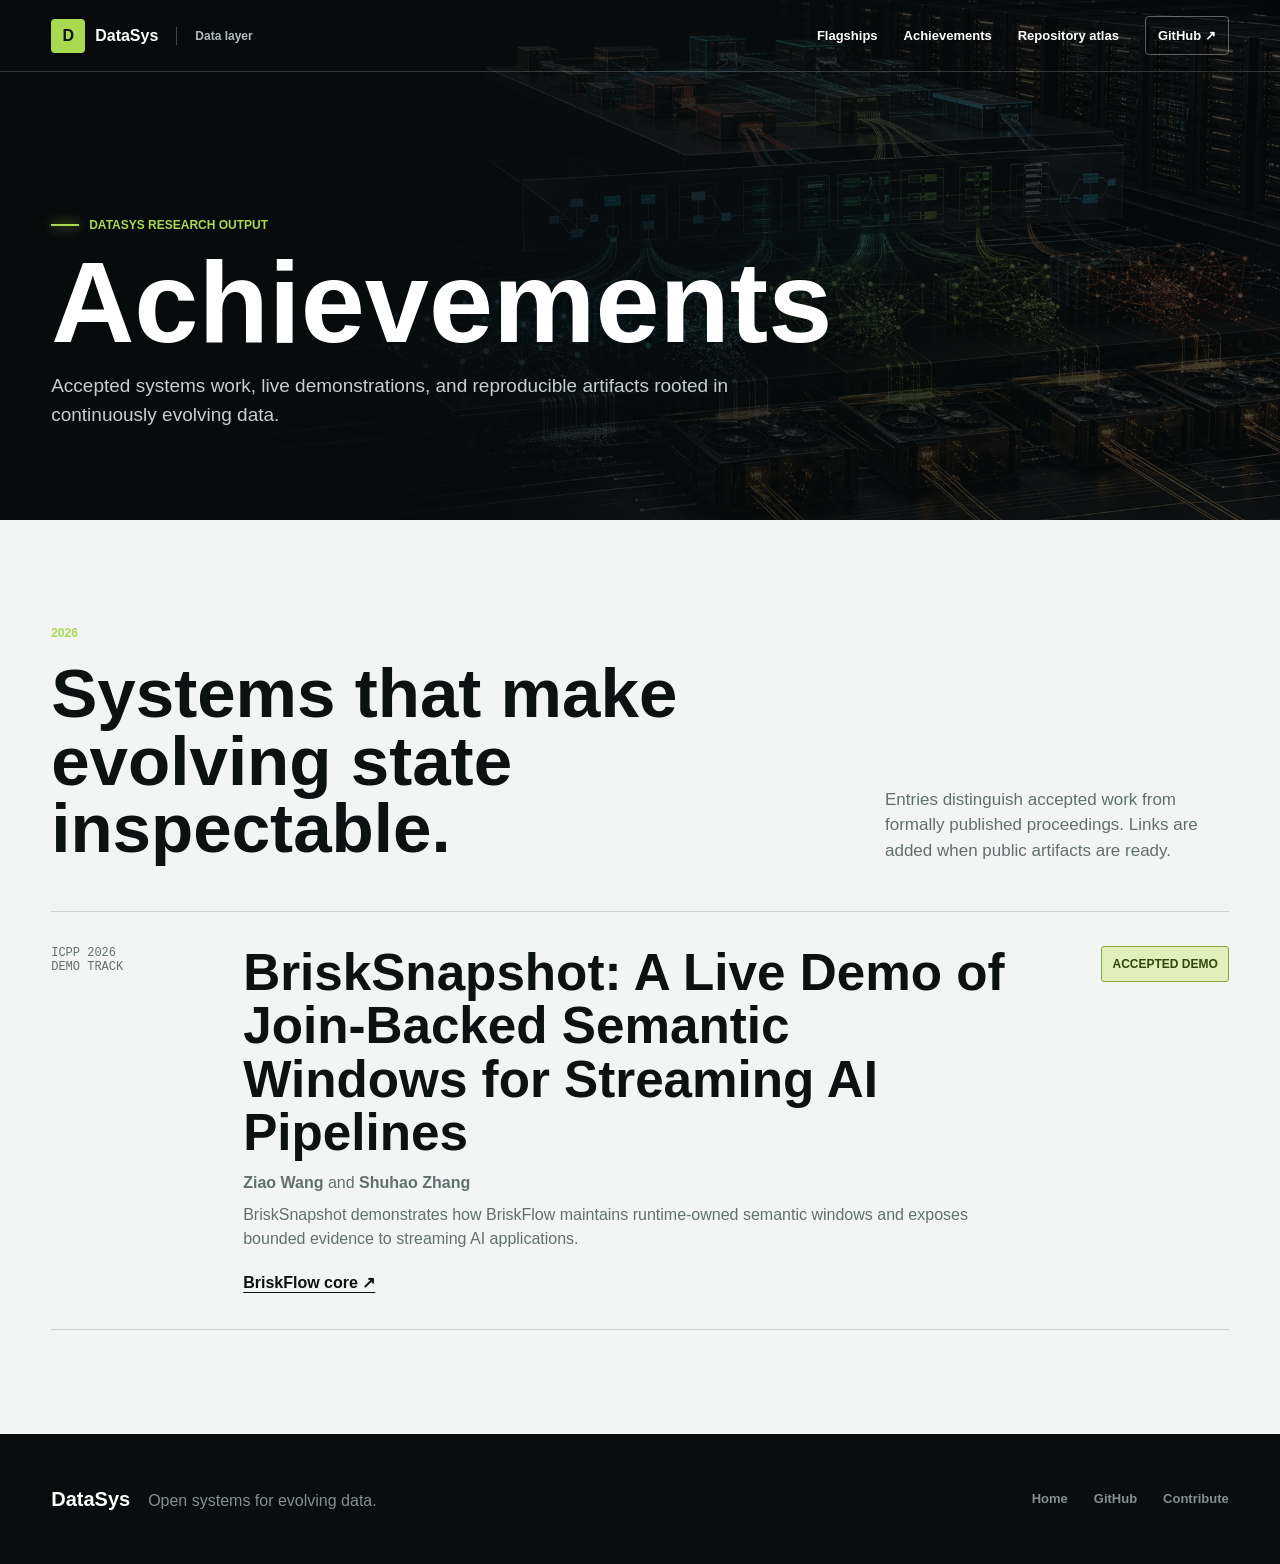
==== achievements.html @ 18f5db23 "feat: publish DataSys achievements" ====
<!doctype html>
<html lang="en">
<head>
  <meta charset="utf-8">
  <meta name="viewport" content="width=device-width, initial-scale=1">
  <meta name="description" content="Accepted papers, demonstrations, and systems artifacts from DataSys.">
  <meta property="og:url" content="https://datasys.sage.org.ai/achievements.html">
  <title>Achievements | DataSys</title>
  <link rel="canonical" href="https://datasys.sage.org.ai/achievements.html">
  <link rel="icon" href="favicon.svg" type="image/svg+xml">
  <link rel="stylesheet" href="styles.css?v=20260723">
</head>
<body class="portal portal-datasys">
  <header class="site-header">
    <a class="brand" href="./index.html" aria-label="DataSys home">
      <span class="brand-mark" aria-hidden="true">D</span>
      <span>DataSys</span>
      <small>Data layer</small>
    </a>
    <nav aria-label="Primary navigation">
      <a href="./index.html#flagships">Flagships</a>
      <a href="./achievements.html" aria-current="page">Achievements</a>
      <a href="./index.html#directory">Repository atlas</a>
      <a class="nav-action" href="https://github.com/DataSysResearch">GitHub <span aria-hidden="true">↗</span></a>
    </nav>
  </header>

  <main>
    <section class="page-hero">
      <div class="page-hero-copy">
        <p class="signal"><span></span> DataSys research output</p>
        <h1>Achievements</h1>
        <p>Accepted systems work, live demonstrations, and reproducible artifacts rooted in continuously evolving data.</p>
      </div>
    </section>

    <section class="section">
      <div class="section-head">
        <div><p class="eyebrow">2026</p><h2>Systems that make evolving state inspectable.</h2></div>
        <p>Entries distinguish accepted work from formally published proceedings. Links are added when public artifacts are ready.</p>
      </div>
      <div class="achievement-list">
        <article class="achievement-entry">
          <div class="achievement-meta">ICPP 2026<br>Demo track</div>
          <div class="achievement-copy">
            <h2>BriskSnapshot: A Live Demo of Join-Backed Semantic Windows for Streaming AI Pipelines</h2>
            <p><strong>Ziao Wang</strong> and <strong>Shuhao Zhang</strong></p>
            <p>BriskSnapshot demonstrates how BriskFlow maintains runtime-owned semantic windows and exposes bounded evidence to streaming AI applications.</p>
            <div class="achievement-links">
              <a href="https://github.com/DataSysResearch/BriskFlow">BriskFlow core ↗</a>
            </div>
          </div>
          <div class="achievement-status"><span>Accepted demo</span></div>
        </article>
      </div>
    </section>
  </main>

  <footer>
    <div><strong>DataSys</strong><span>Open systems for evolving data.</span></div>
    <nav aria-label="Footer navigation"><a href="./index.html">Home</a><a href="https://github.com/DataSysResearch">GitHub</a><a href="https://github.com/DataSysResearch/.github/blob/main/CONTRIBUTING.md">Contribute</a></nav>
  </footer>
</body>
</html>
---- styles.css ----
:root {
  --ink: #0c1112;
  --panel: #12191a;
  --paper: #f2f5f3;
  --white: #ffffff;
  --muted: #61706f;
  --line: #cbd4d1;
  --dark-line: #2b3838;
  --cyan: #39c6ca;
  --green: #a8d951;
  --amber: #f0b341;
  --coral: #ee765a;
  --max: 1440px;
}

* { box-sizing: border-box; }
html { scroll-behavior: smooth; }
body { margin: 0; color: var(--ink); background: var(--paper); font-family: Inter, ui-sans-serif, -apple-system, BlinkMacSystemFont, "Segoe UI", sans-serif; font-size: 16px; line-height: 1.5; letter-spacing: 0; }
a { color: inherit; }
button, input { font: inherit; }

.site-header {
  position: absolute;
  inset: 0 0 auto;
  z-index: 20;
  min-height: 72px;
  padding: 0 max(4vw, calc((100vw - var(--max)) / 2));
  display: flex;
  align-items: center;
  justify-content: space-between;
  gap: 28px;
  color: var(--white);
  border-bottom: 1px solid rgba(255,255,255,.18);
}
.brand { display: flex; align-items: center; gap: 10px; color: inherit; font-weight: 800; text-decoration: none; }
.brand-mark { width: 34px; height: 34px; display: grid; place-items: center; color: var(--ink); background: var(--green); border-radius: 4px; }
.brand small { margin-left: 8px; padding-left: 18px; color: #aebdbc; border-left: 1px solid rgba(255,255,255,.25); font-size: 12px; font-weight: 600; }
.site-header nav, footer nav { display: flex; align-items: center; gap: 26px; }
.site-header nav a, footer nav a { color: inherit; font-size: 13px; font-weight: 700; text-decoration: none; }
.site-header nav a:hover, .site-header nav a:focus-visible { color: var(--green); }
.nav-action { padding: 9px 12px; border: 1px solid rgba(255,255,255,.35); border-radius: 4px; }

.hero { position: relative; min-height: min(820px, 88svh); padding: 140px max(4vw, calc((100vw - var(--max)) / 2)) 54px; display: grid; align-items: end; overflow: hidden; color: var(--white); background: var(--ink); }
.hero-media { position: absolute; inset: 0; width: 100%; height: 100%; object-fit: cover; object-position: center; }
.hero-shade { position: absolute; inset: 0; background: linear-gradient(90deg, rgba(7,11,12,.98) 0%, rgba(7,11,12,.82) 34%, rgba(7,11,12,.16) 72%, rgba(7,11,12,.42) 100%); }
.hero-copy { position: relative; z-index: 2; max-width: 760px; }
.signal, .eyebrow { margin: 0 0 18px; color: var(--green); font-size: 12px; font-weight: 850; text-transform: uppercase; }
.signal { display: flex; align-items: center; gap: 10px; }
.signal span { width: 28px; height: 2px; background: var(--green); box-shadow: 0 0 12px var(--green); }
h1, h2, h3, p { letter-spacing: 0; }
h1 { margin: 0; font-size: clamp(72px, 11vw, 166px); line-height: .82; }
.hero-kicker { margin: 30px 0 12px; max-width: 680px; font-size: clamp(25px, 3vw, 42px); font-weight: 700; line-height: 1.08; }
.hero-summary { margin: 0; max-width: 650px; color: #c4d0cf; font-size: 18px; }
.hero-actions { margin-top: 34px; display: flex; gap: 10px; flex-wrap: wrap; }
.button { min-height: 46px; padding: 12px 16px; display: inline-flex; align-items: center; gap: 16px; border-radius: 4px; font-weight: 800; text-decoration: none; }
.button-primary { color: var(--ink); background: var(--green); }
.button-primary:hover { background: var(--white); }
.button-quiet { color: var(--white); border: 1px solid rgba(255,255,255,.36); }
.button-quiet:hover { border-color: var(--green); }
.hero-metrics { position: absolute; z-index: 2; right: max(4vw, calc((100vw - var(--max)) / 2)); bottom: 54px; margin: 0; display: grid; grid-template-columns: repeat(3, 128px); border-top: 1px solid rgba(255,255,255,.35); }
.hero-metrics div { padding: 14px 0 0 18px; border-left: 1px solid rgba(255,255,255,.35); }
.hero-metrics dt { font-family: ui-monospace, SFMono-Regular, Menlo, monospace; font-size: 24px; font-weight: 750; }
.hero-metrics dd { margin: 3px 0 0; color: #aebdbc; font-size: 11px; text-transform: uppercase; }

.scope-rail { display: grid; grid-template-columns: repeat(5, minmax(0,1fr)); color: var(--white); background: #162021; border-bottom: 1px solid var(--dark-line); }
.scope-rail span { min-height: 72px; padding: 17px 20px; display: flex; align-items: center; gap: 12px; border-right: 1px solid var(--dark-line); font-size: 13px; font-weight: 750; }
.scope-rail span::before { content: attr(data-code); color: var(--green); font-family: ui-monospace, SFMono-Regular, Menlo, monospace; font-size: 11px; }

.section { padding: 104px max(4vw, calc((100vw - var(--max)) / 2)); }
.section-dark { color: var(--white); background: var(--ink); }
.section-head { margin-bottom: 48px; display: grid; grid-template-columns: minmax(0, 1.6fr) minmax(260px, .7fr); gap: 48px; align-items: end; }
.section-head h2 { margin: 0; max-width: 900px; font-size: clamp(38px, 5.4vw, 78px); line-height: .98; }
.section-head > p { margin: 0; color: var(--muted); font-size: 17px; }
.section-dark .section-head > p, .ecosystem .section-head > p { color: #a9b8b6; }

.page-hero {
  min-height: 520px;
  padding: 150px max(4vw, calc((100vw - var(--max)) / 2)) 72px;
  display: flex;
  align-items: end;
  color: var(--white);
  background:
    linear-gradient(90deg, rgba(7,11,12,.98), rgba(7,11,12,.72)),
    url("assets/ecosystem-infrastructure.png") center / cover;
}
.page-hero-copy { max-width: 920px; }
.page-hero h1 { margin: 0; font-size: clamp(58px, 9vw, 126px); line-height: .88; }
.page-hero p:last-child { max-width: 720px; color: #c4d0cf; font-size: 19px; }
.achievement-list { border-top: 1px solid var(--line); }
.achievement-entry { display: grid; grid-template-columns: 160px minmax(0, 1fr) 190px; gap: 32px; padding: 34px 0; border-bottom: 1px solid var(--line); }
.achievement-meta { color: var(--muted); font: 12px ui-monospace, SFMono-Regular, Menlo, monospace; text-transform: uppercase; }
.achievement-copy h2 { margin: 0 0 12px; max-width: 980px; font-size: clamp(28px, 4vw, 52px); line-height: 1.04; }
.achievement-copy p { margin: 8px 0 0; color: var(--muted); }
.achievement-status { justify-self: end; }
.achievement-status span { display: inline-flex; padding: 8px 10px; border: 1px solid #87a43e; border-radius: 3px; color: #33470b; background: #dff1b9; font-size: 12px; font-weight: 850; text-transform: uppercase; }
.achievement-links { margin-top: 20px; display: flex; gap: 16px; flex-wrap: wrap; }
.achievement-links a { font-weight: 800; text-decoration-thickness: 1px; text-underline-offset: 4px; }

.flagship-grid { display: grid; grid-template-columns: repeat(4, minmax(0,1fr)); border-top: 1px solid var(--dark-line); border-left: 1px solid var(--dark-line); }
.flagship { min-height: 410px; padding: 24px; display: flex; flex-direction: column; border-right: 1px solid var(--dark-line); border-bottom: 1px solid var(--dark-line); text-decoration: none; transition: background .2s ease; }
.flagship:hover { background: #172222; }
.flagship .index { color: #7f9290; font: 11px ui-monospace, SFMono-Regular, Menlo, monospace; }
.flagship-mark { width: 52px; height: 52px; margin: 66px 0 30px; display: grid; place-items: center; color: var(--ink); background: var(--green); border-radius: 4px; font-weight: 850; }
.flagship:nth-child(2) .flagship-mark { background: var(--coral); }
.flagship:nth-child(3) .flagship-mark { background: var(--cyan); }
.flagship:nth-child(4) .flagship-mark { background: var(--amber); }
.flagship-mark img { width: 100%; height: 100%; object-fit: contain; filter: grayscale(1); }
.flagship h3 { margin: 0 0 12px; font-size: 28px; }
.flagship p { margin: 0; color: #9fadaa; }
.flagship .open { margin-top: auto; padding-top: 28px; color: var(--green); font-size: 13px; font-weight: 800; }

.directory { background: var(--paper); }
.filterbar { margin-bottom: 20px; display: flex; gap: 7px; flex-wrap: wrap; }
.filter { min-height: 40px; padding: 8px 13px; color: var(--muted); background: transparent; border: 1px solid var(--line); border-radius: 4px; font-size: 13px; font-weight: 800; cursor: pointer; }
.filter span { margin-left: 6px; color: inherit; opacity: .7; }
.filter:hover, .filter:focus-visible, .filter.active { color: var(--white); background: var(--ink); border-color: var(--ink); }
.repo-list { border-top: 1px solid var(--line); }
.repo-row { min-height: 72px; padding: 15px 12px; display: grid; grid-template-columns: minmax(220px,1.1fr) minmax(260px,1.7fr) 110px 24px; gap: 22px; align-items: center; border-bottom: 1px solid var(--line); text-decoration: none; }
.repo-row:hover { background: var(--white); }
.repo-row[hidden] { display: none; }
.repo-name { font-size: 17px; font-weight: 800; }
.repo-role { color: var(--muted); }
.tag { width: max-content; padding: 4px 7px; color: #81422e; background: #f5d5ca; border-radius: 3px; font: 10px ui-monospace, SFMono-Regular, Menlo, monospace; text-transform: uppercase; }
.tag-green { color: #34560c; background: #dfeebf; }
.tag-amber { color: #694a05; background: #f4e1ae; }
.tag-cyan { color: #105456; background: #c9e8e7; }
.arrow { color: var(--muted); }

.baselines { background: var(--white); }
.baseline-grid { display: grid; grid-template-columns: repeat(3,minmax(0,1fr)); border-top: 1px solid var(--line); border-left: 1px solid var(--line); }
.baseline-grid a { min-height: 142px; padding: 22px; display: grid; grid-template-columns: 1fr auto; gap: 6px 18px; border-right: 1px solid var(--line); border-bottom: 1px solid var(--line); text-decoration: none; }
.baseline-grid a:hover { background: #eef4f1; }
.baseline-grid strong { font-size: 18px; }
.baseline-grid span { grid-column: 1 / -1; color: var(--muted); }
.baseline-grid em { color: var(--muted); font: normal 10px ui-monospace, SFMono-Regular, Menlo, monospace; text-transform: uppercase; }

.ecosystem { color: var(--white); background: #111819; }
.architecture { display: grid; grid-template-columns: repeat(4,minmax(0,1fr)); border-top: 1px solid var(--dark-line); border-left: 1px solid var(--dark-line); }
.architecture a { min-height: 210px; padding: 22px; display: flex; flex-direction: column; border-right: 1px solid var(--dark-line); border-bottom: 1px solid var(--dark-line); text-decoration: none; }
.architecture a:hover, .architecture .active { background: #1a2626; }
.architecture span { color: #778986; font: 11px ui-monospace, SFMono-Regular, Menlo, monospace; }
.architecture strong { margin-top: 62px; font-size: 24px; }
.architecture small { margin-top: 8px; color: #9fadaa; font-size: 13px; }
.architecture .active { box-shadow: inset 0 4px var(--green); }
.architecture .active span, .architecture .active strong { color: var(--green); }

footer { min-height: 130px; padding: 34px max(4vw, calc((100vw - var(--max)) / 2)); display: flex; align-items: center; justify-content: space-between; gap: 28px; color: var(--white); background: #080d0e; }
footer > div { display: flex; align-items: baseline; gap: 18px; }
footer strong { font-size: 20px; }
footer span, footer nav { color: #82918f; }

@media (max-width: 1000px) {
  .site-header nav a:not(.nav-action) { display: none; }
  .hero-metrics { position: relative; right: auto; bottom: auto; margin-top: 46px; }
  .hero { align-content: end; }
  .scope-rail { grid-template-columns: repeat(3,minmax(0,1fr)); }
  .flagship-grid { grid-template-columns: repeat(2,minmax(0,1fr)); }
  .baseline-grid { grid-template-columns: repeat(2,minmax(0,1fr)); }
  .architecture { grid-template-columns: repeat(2,minmax(0,1fr)); }
}

@media (max-width: 680px) {
  .site-header { min-height: 64px; }
  .brand small { display: none; }
  .hero { min-height: 820px; padding-top: 112px; }
  .hero-media { object-position: 62% center; }
  .hero-shade { background: rgba(7,11,12,.72); }
  h1 { font-size: 68px; }
  .page-hero-copy { width: auto; max-width: calc(100vw - 32px); min-width: 0; }
  .page-hero h1 { font-size: 54px; }
  .hero-kicker { font-size: 27px; }
  .hero-summary { font-size: 16px; }
  .hero-metrics { grid-template-columns: repeat(3,minmax(0,1fr)); }
  .hero-metrics div { padding-left: 10px; }
  .hero-metrics dt { font-size: 20px; }
  .scope-rail { grid-template-columns: 1fr 1fr; }
  .scope-rail span { min-height: 58px; padding: 14px; }
  .section { padding-top: 74px; padding-bottom: 74px; }
  .section-head { grid-template-columns: 1fr; gap: 22px; }
  .section-head h2 { font-size: 40px; }
  .flagship-grid, .baseline-grid, .architecture { grid-template-columns: 1fr; }
  .flagship { min-height: 330px; }
  .flagship-mark { margin-top: 38px; }
  .repo-row { min-height: 92px; grid-template-columns: 1fr auto; gap: 6px 12px; }
  .repo-role { grid-column: 1 / -1; grid-row: 2; }
  .repo-row .tag { grid-column: 1; grid-row: 3; }
  .repo-row .arrow { grid-column: 2; grid-row: 1; }
  .achievement-entry { grid-template-columns: 1fr; gap: 14px; }
  .achievement-status { justify-self: start; }
  footer { align-items: flex-start; flex-direction: column; }
  footer > div { align-items: flex-start; flex-direction: column; gap: 4px; }
}

@media (prefers-reduced-motion: reduce) { html { scroll-behavior: auto; } }
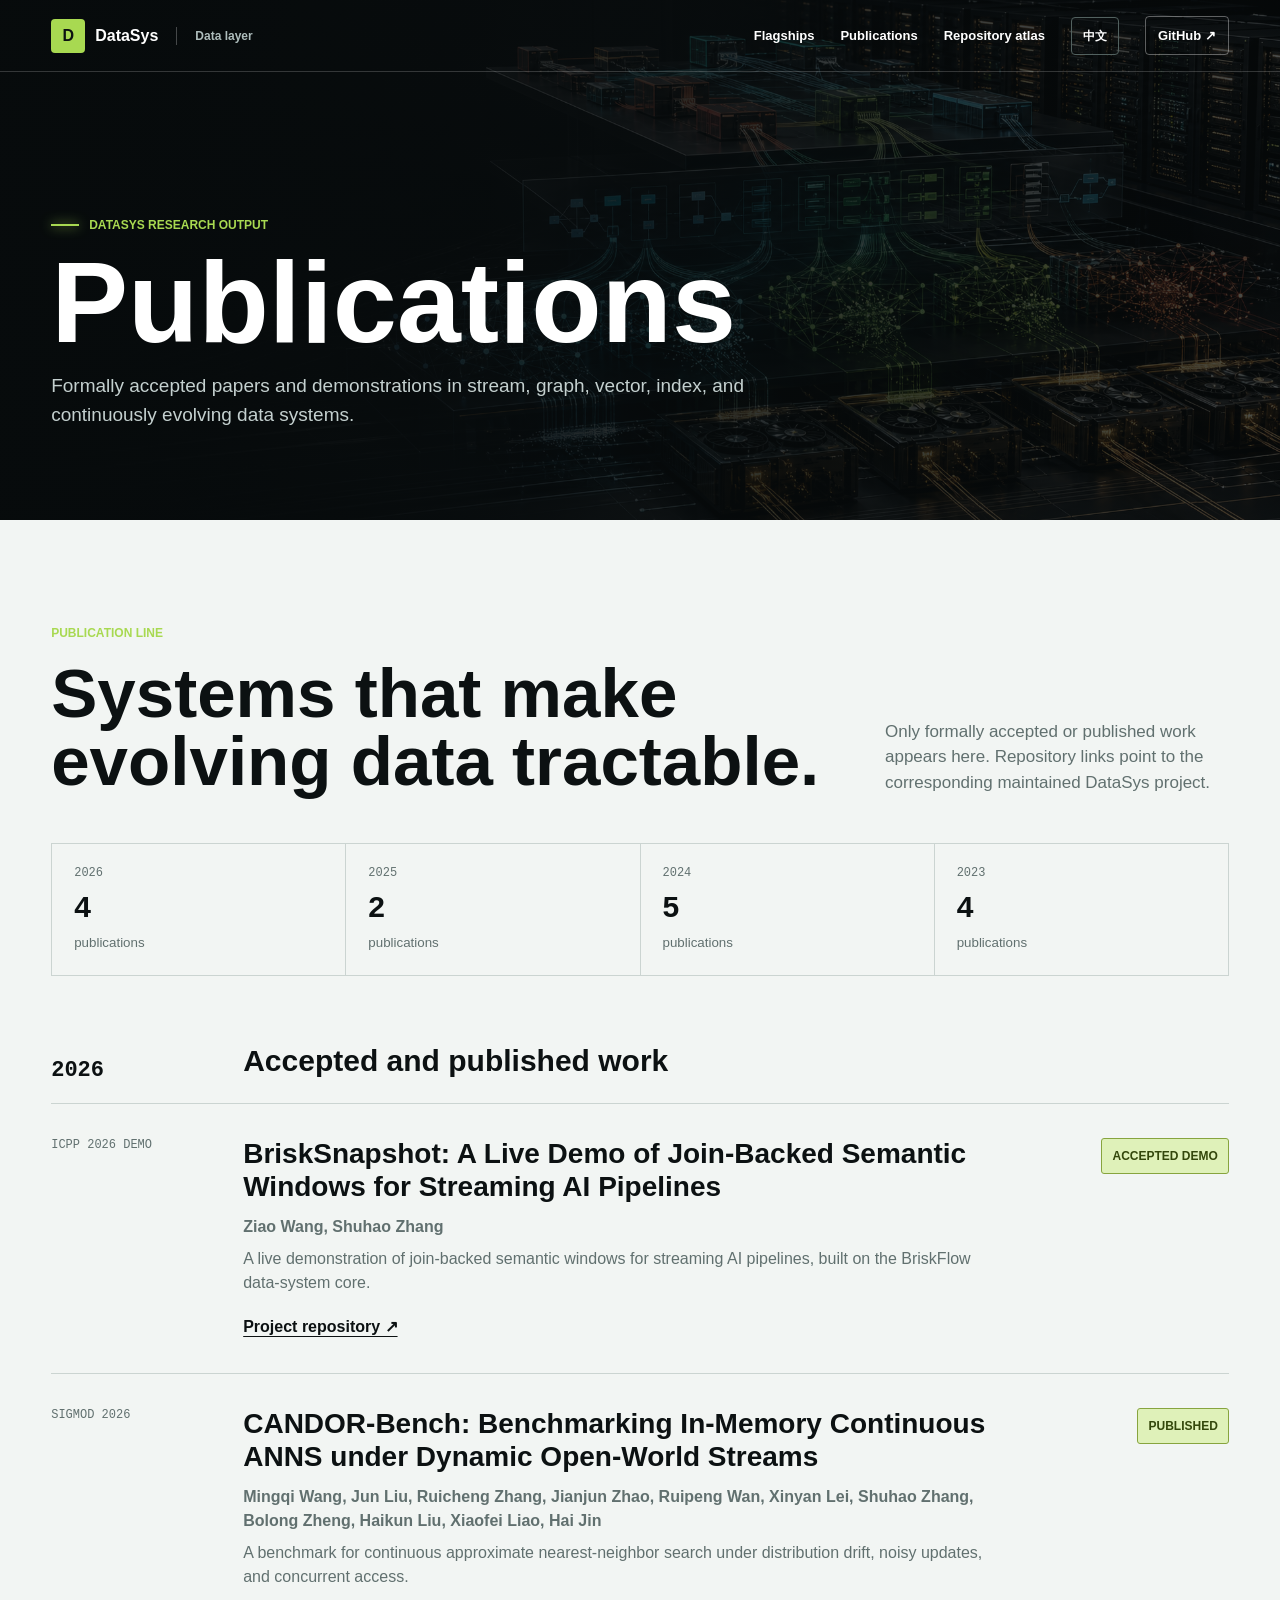
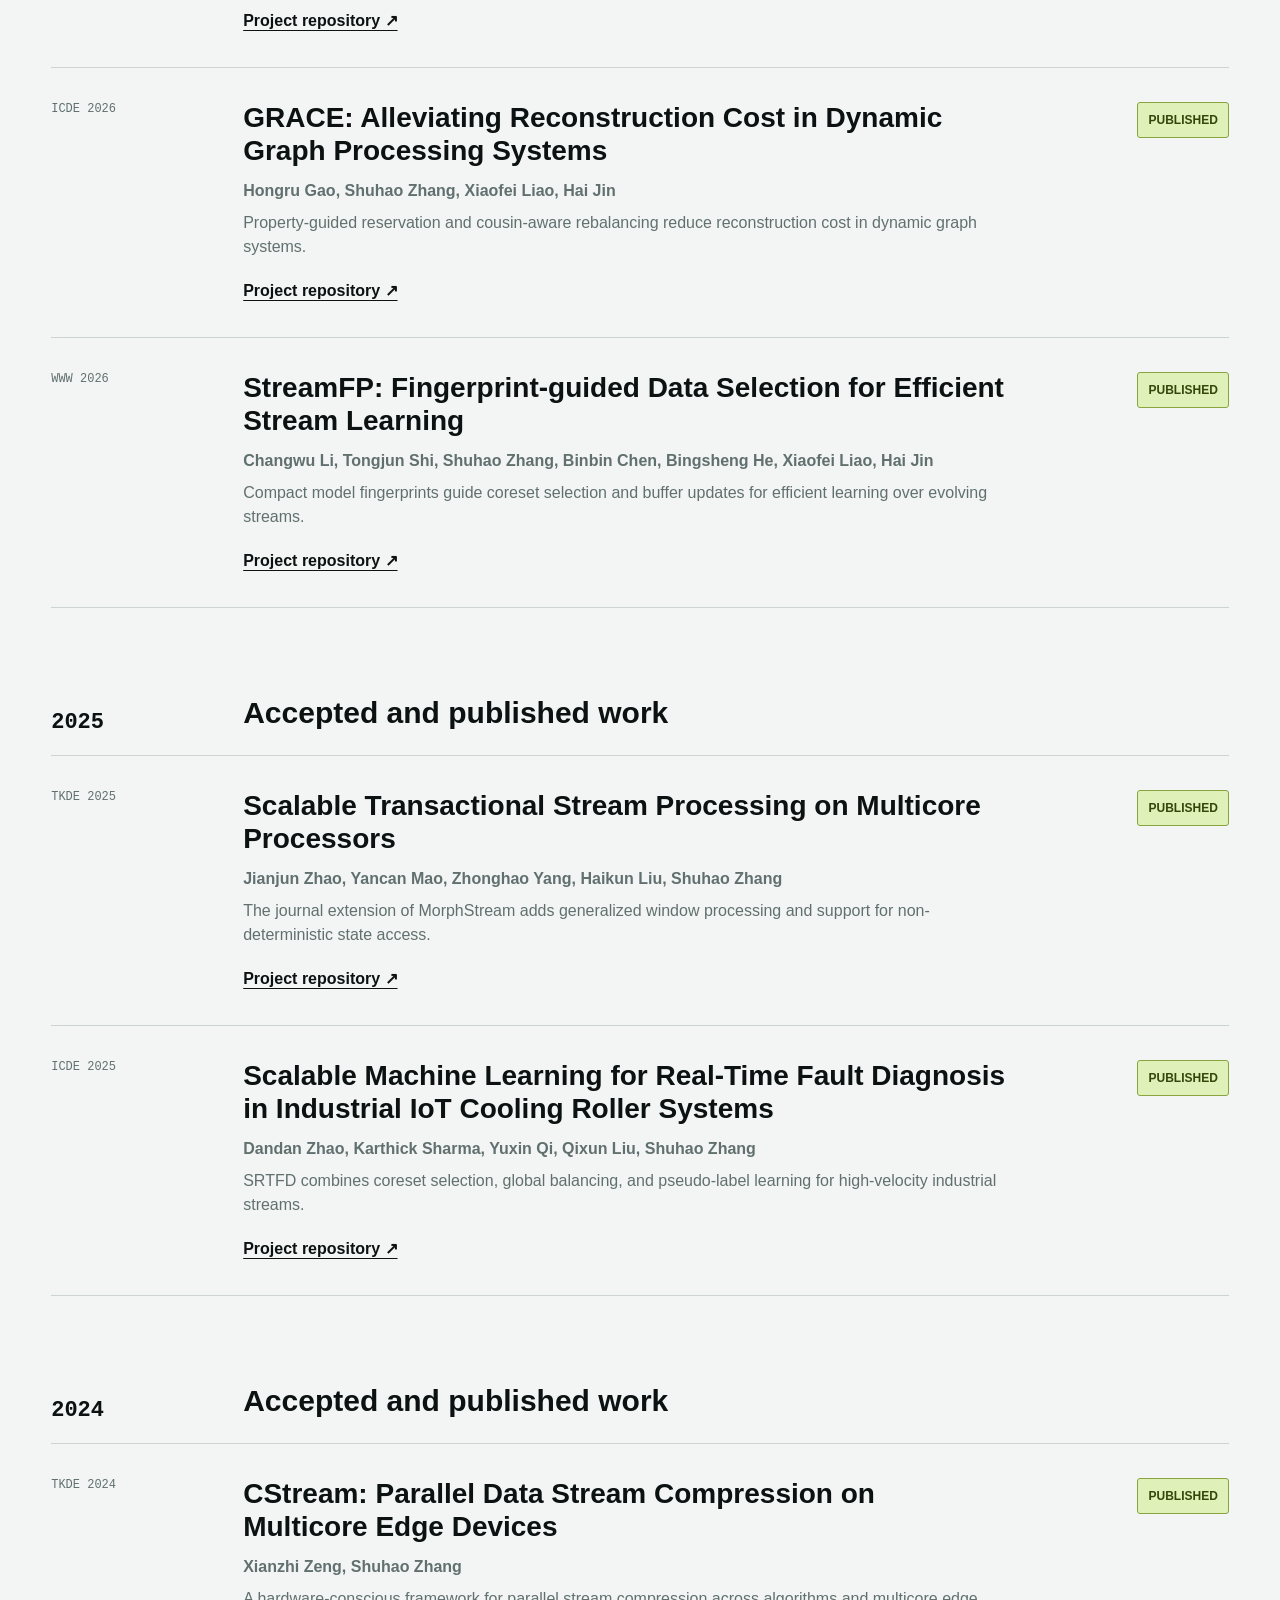
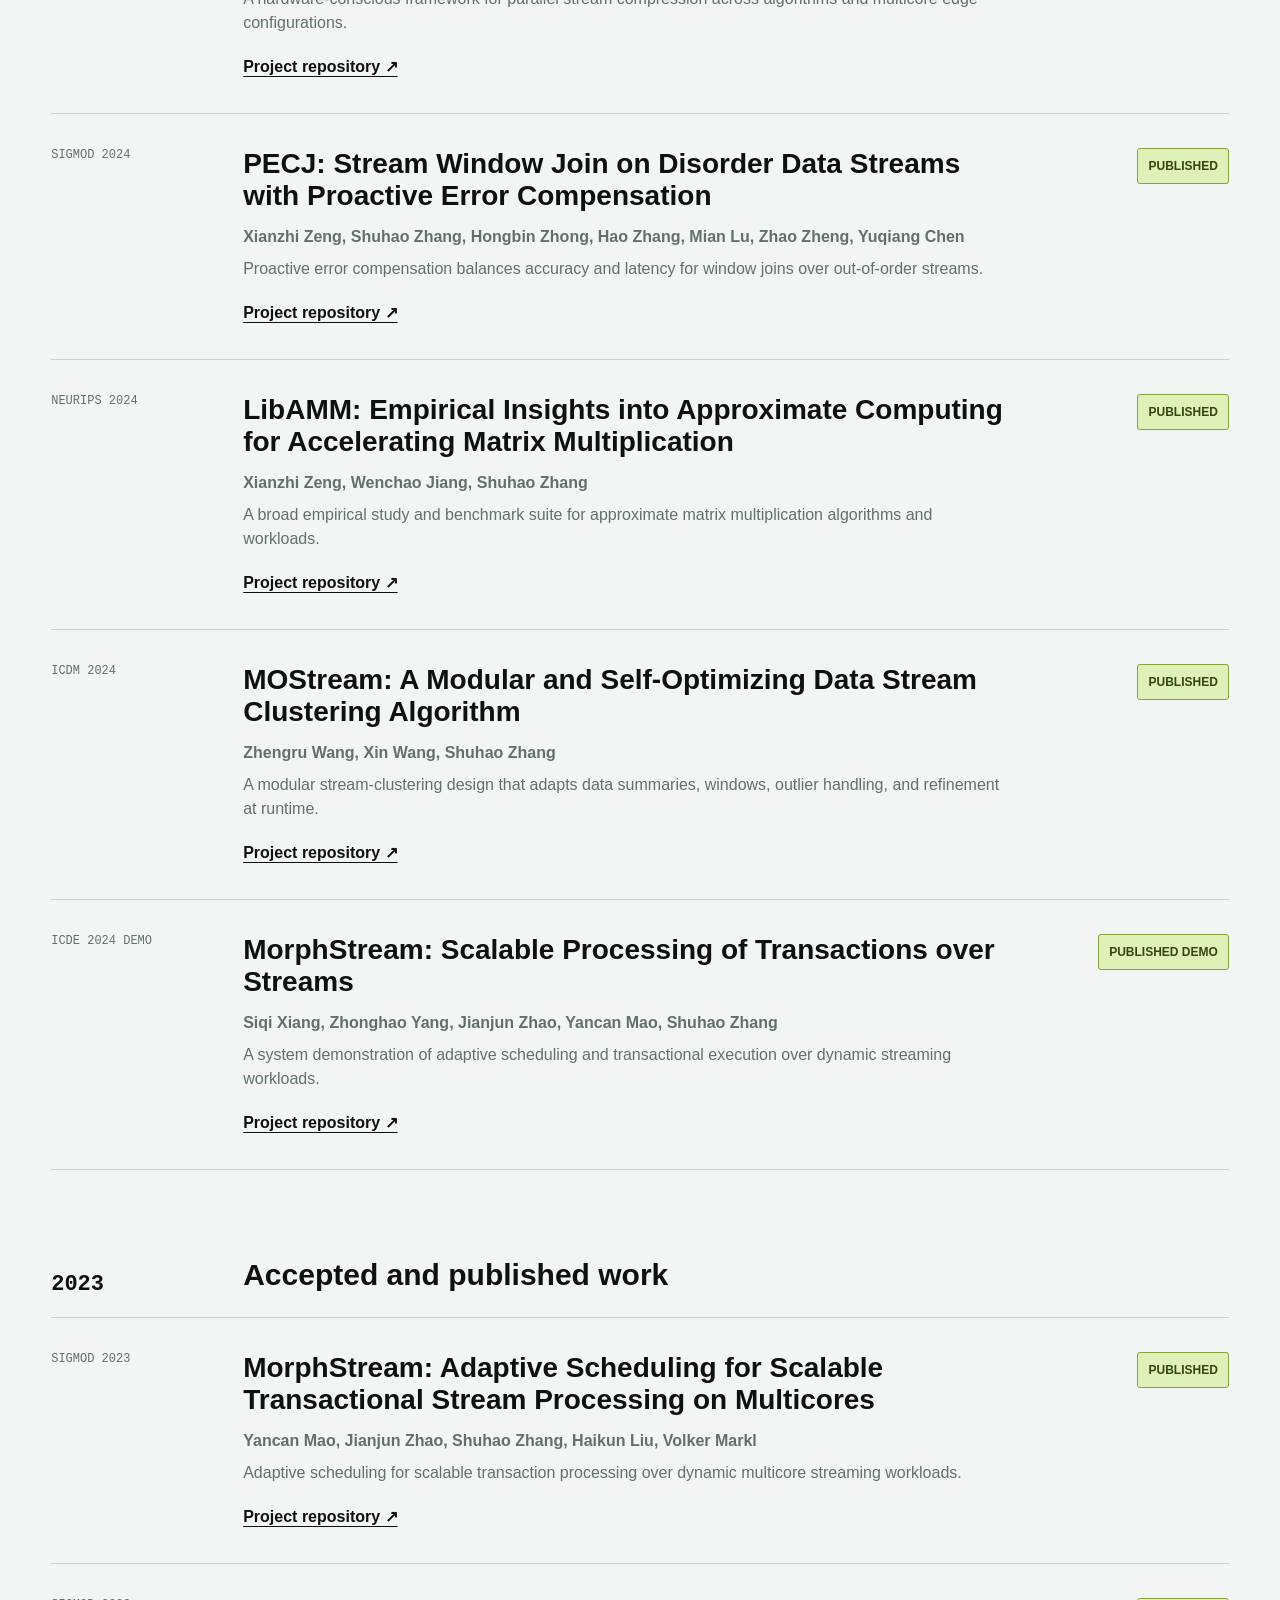
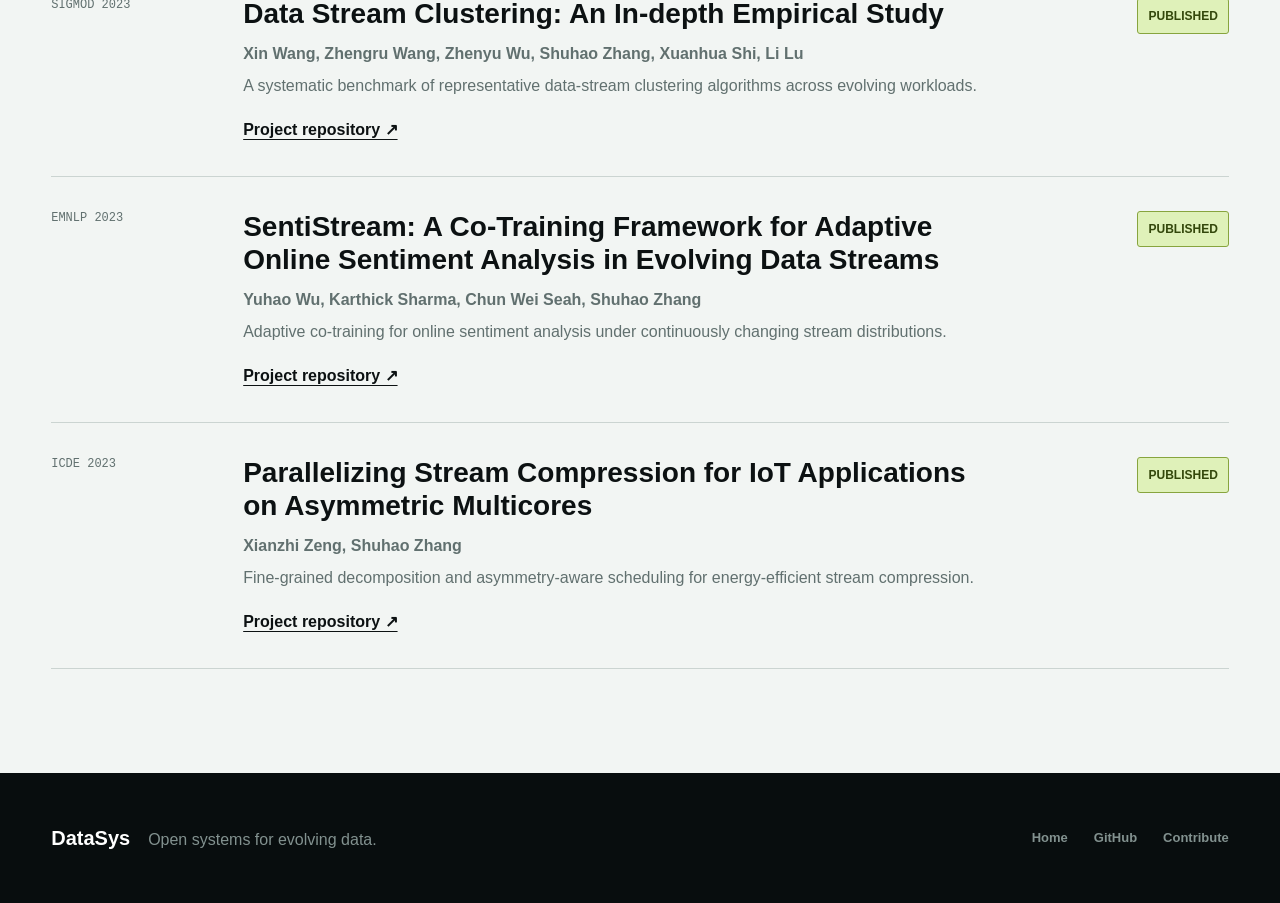
==== commit 5b9812b8: "feat: publish bilingual DataSys timeline" ====
--- a/achievements.html
+++ b/achievements.html
@@ -3,24 +3,25 @@
 <head>
   <meta charset="utf-8">
   <meta name="viewport" content="width=device-width, initial-scale=1">
-  <meta name="description" content="Accepted papers, demonstrations, and systems artifacts from DataSys.">
+  <meta name="description" content="Formally accepted and published DataSys papers and demonstrations.">
   <meta property="og:url" content="https://datasys.sage.org.ai/achievements.html">
-  <title>Achievements | DataSys</title>
+  <title>Publications | DataSys</title>
   <link rel="canonical" href="https://datasys.sage.org.ai/achievements.html">
   <link rel="icon" href="favicon.svg" type="image/svg+xml">
-  <link rel="stylesheet" href="styles.css?v=20260723">
+  <link rel="stylesheet" href="styles.css?v=publication-timeline-20260723">
 </head>
 <body class="portal portal-datasys">
   <header class="site-header">
     <a class="brand" href="./index.html" aria-label="DataSys home">
       <span class="brand-mark" aria-hidden="true">D</span>
       <span>DataSys</span>
-      <small>Data layer</small>
+      <small data-en="Data layer" data-zh="数据系统层">Data layer</small>
     </a>
     <nav aria-label="Primary navigation">
-      <a href="./index.html#flagships">Flagships</a>
-      <a href="./achievements.html" aria-current="page">Achievements</a>
-      <a href="./index.html#directory">Repository atlas</a>
+      <a href="./index.html#flagships" data-en="Flagships" data-zh="旗舰项目">Flagships</a>
+      <a href="./achievements.html" aria-current="page" data-en="Publications" data-zh="发表成果">Publications</a>
+      <a href="./index.html#directory" data-en="Repository atlas" data-zh="仓库图谱">Repository atlas</a>
+      <button id="language-toggle" class="language-toggle" type="button" aria-label="切换为中文">中文</button>
       <a class="nav-action" href="https://github.com/DataSysResearch">GitHub <span aria-hidden="true">↗</span></a>
     </nav>
   </header>
@@ -28,37 +29,29 @@
   <main>
     <section class="page-hero">
       <div class="page-hero-copy">
-        <p class="signal"><span></span> DataSys research output</p>
-        <h1>Achievements</h1>
-        <p>Accepted systems work, live demonstrations, and reproducible artifacts rooted in continuously evolving data.</p>
+        <p class="signal"><span></span> <span data-en="DataSys research output" data-zh="DataSys 研究成果">DataSys research output</span></p>
+        <h1 data-en="Publications" data-zh="发表成果">Publications</h1>
+        <p data-en="Formally accepted papers and demonstrations in stream, graph, vector, index, and continuously evolving data systems." data-zh="面向流、动态图、向量索引与持续演化数据系统的正式发表论文和已接收演示成果。">Formally accepted papers and demonstrations in stream, graph, vector, index, and continuously evolving data systems.</p>
       </div>
     </section>
 
-    <section class="section">
+    <section class="section publication-section">
       <div class="section-head">
-        <div><p class="eyebrow">2026</p><h2>Systems that make evolving state inspectable.</h2></div>
-        <p>Entries distinguish accepted work from formally published proceedings. Links are added when public artifacts are ready.</p>
+        <div>
+          <p class="eyebrow" data-en="Publication line" data-zh="成果发布线">Publication line</p>
+          <h2 data-en="Systems that make evolving data tractable." data-zh="让持续演化的数据可管理、可查询、可复现。">Systems that make evolving data tractable.</h2>
+        </div>
+        <p data-en="Only formally accepted or published work appears here. Repository links point to the corresponding maintained DataSys project." data-zh="本页只展示已正式接收或发表的成果；仓库链接指向对应的 DataSys 维护项目。">Only formally accepted or published work appears here. Repository links point to the corresponding maintained DataSys project.</p>
       </div>
-      <div class="achievement-list">
-        <article class="achievement-entry">
-          <div class="achievement-meta">ICPP 2026<br>Demo track</div>
-          <div class="achievement-copy">
-            <h2>BriskSnapshot: A Live Demo of Join-Backed Semantic Windows for Streaming AI Pipelines</h2>
-            <p><strong>Ziao Wang</strong> and <strong>Shuhao Zhang</strong></p>
-            <p>BriskSnapshot demonstrates how BriskFlow maintains runtime-owned semantic windows and exposes bounded evidence to streaming AI applications.</p>
-            <div class="achievement-links">
-              <a href="https://github.com/DataSysResearch/BriskFlow">BriskFlow core ↗</a>
-            </div>
-          </div>
-          <div class="achievement-status"><span>Accepted demo</span></div>
-        </article>
-      </div>
+      <div id="publication-release-line" class="publication-release-line" aria-label="Publication timeline"></div>
+      <div id="publication-years" class="publication-years"></div>
     </section>
   </main>
 
   <footer>
-    <div><strong>DataSys</strong><span>Open systems for evolving data.</span></div>
-    <nav aria-label="Footer navigation"><a href="./index.html">Home</a><a href="https://github.com/DataSysResearch">GitHub</a><a href="https://github.com/DataSysResearch/.github/blob/main/CONTRIBUTING.md">Contribute</a></nav>
+    <div><strong>DataSys</strong><span data-en="Open systems for evolving data." data-zh="面向持续演化数据的开放系统。">Open systems for evolving data.</span></div>
+    <nav aria-label="Footer navigation"><a href="./index.html" data-en="Home" data-zh="首页">Home</a><a href="https://github.com/DataSysResearch">GitHub</a><a href="https://github.com/DataSysResearch/.github/blob/main/CONTRIBUTING.md" data-en="Contribute" data-zh="参与贡献">Contribute</a></nav>
   </footer>
+  <script src="achievements.js?v=published-only-20260723"></script>
 </body>
 </html>
--- a/styles.css
+++ b/styles.css
@@ -46,7 +46,7 @@
 .hero-copy { position: relative; z-index: 2; max-width: 760px; }
 .signal, .eyebrow { margin: 0 0 18px; color: var(--green); font-size: 12px; font-weight: 850; text-transform: uppercase; }
 .signal { display: flex; align-items: center; gap: 10px; }
-.signal span { width: 28px; height: 2px; background: var(--green); box-shadow: 0 0 12px var(--green); }
+.signal > span:first-child { width: 28px; height: 2px; flex: 0 0 28px; background: var(--green); box-shadow: 0 0 12px var(--green); }
 h1, h2, h3, p { letter-spacing: 0; }
 h1 { margin: 0; font-size: clamp(72px, 11vw, 166px); line-height: .82; }
 .hero-kicker { margin: 30px 0 12px; max-width: 680px; font-size: clamp(25px, 3vw, 42px); font-weight: 700; line-height: 1.08; }
@@ -95,6 +95,20 @@
 .achievement-status span { display: inline-flex; padding: 8px 10px; border: 1px solid #87a43e; border-radius: 3px; color: #33470b; background: #dff1b9; font-size: 12px; font-weight: 850; text-transform: uppercase; }
 .achievement-links { margin-top: 20px; display: flex; gap: 16px; flex-wrap: wrap; }
 .achievement-links a { font-weight: 800; text-decoration-thickness: 1px; text-underline-offset: 4px; }
+.language-toggle { min-height: 38px; padding: 7px 11px; border: 1px solid #52615f; border-radius: 4px; color: var(--white); background: transparent; font: inherit; font-size: 12px; font-weight: 850; cursor: pointer; }
+.language-toggle:hover, .language-toggle:focus-visible { color: var(--ink); background: var(--green); border-color: var(--green); }
+.publication-release-line { margin: 34px 0 62px; display: grid; grid-template-columns: repeat(4,minmax(0,1fr)); border-top: 1px solid var(--line); border-left: 1px solid var(--line); }
+.publication-release-line a { min-height: 124px; padding: 22px; display: grid; align-content: center; gap: 4px; border-right: 1px solid var(--line); border-bottom: 1px solid var(--line); text-decoration: none; }
+.publication-release-line a:hover { background: var(--white); }
+.publication-release-line span { color: var(--muted); font: 12px ui-monospace, SFMono-Regular, Menlo, monospace; }
+.publication-release-line strong { font-size: 30px; }
+.publication-release-line small { color: var(--muted); }
+.publication-year { scroll-margin-top: 94px; }
+.publication-year + .publication-year { margin-top: 82px; }
+.publication-year-heading { display: grid; grid-template-columns: 160px minmax(0,1fr); gap: 32px; align-items: end; margin-bottom: 20px; }
+.publication-year-heading span { color: var(--green-dark); font: 700 22px ui-monospace, SFMono-Regular, Menlo, monospace; }
+.publication-year-heading h2 { margin: 0; font-size: 30px; }
+.achievement-copy h3 { margin: 0 0 12px; max-width: 980px; font-size: 28px; line-height: 1.16; }
 
 .flagship-grid { display: grid; grid-template-columns: repeat(4, minmax(0,1fr)); border-top: 1px solid var(--dark-line); border-left: 1px solid var(--dark-line); }
 .flagship { min-height: 410px; padding: 24px; display: flex; flex-direction: column; border-right: 1px solid var(--dark-line); border-bottom: 1px solid var(--dark-line); text-decoration: none; transition: background .2s ease; }
@@ -187,6 +201,9 @@
   .repo-row .arrow { grid-column: 2; grid-row: 1; }
   .achievement-entry { grid-template-columns: 1fr; gap: 14px; }
   .achievement-status { justify-self: start; }
+  .publication-release-line { grid-template-columns: repeat(2,minmax(0,1fr)); }
+  .publication-year-heading { grid-template-columns: 1fr; gap: 6px; }
+  .achievement-copy h3 { font-size: 23px; overflow-wrap: anywhere; }
   footer { align-items: flex-start; flex-direction: column; }
   footer > div { align-items: flex-start; flex-direction: column; gap: 4px; }
 }
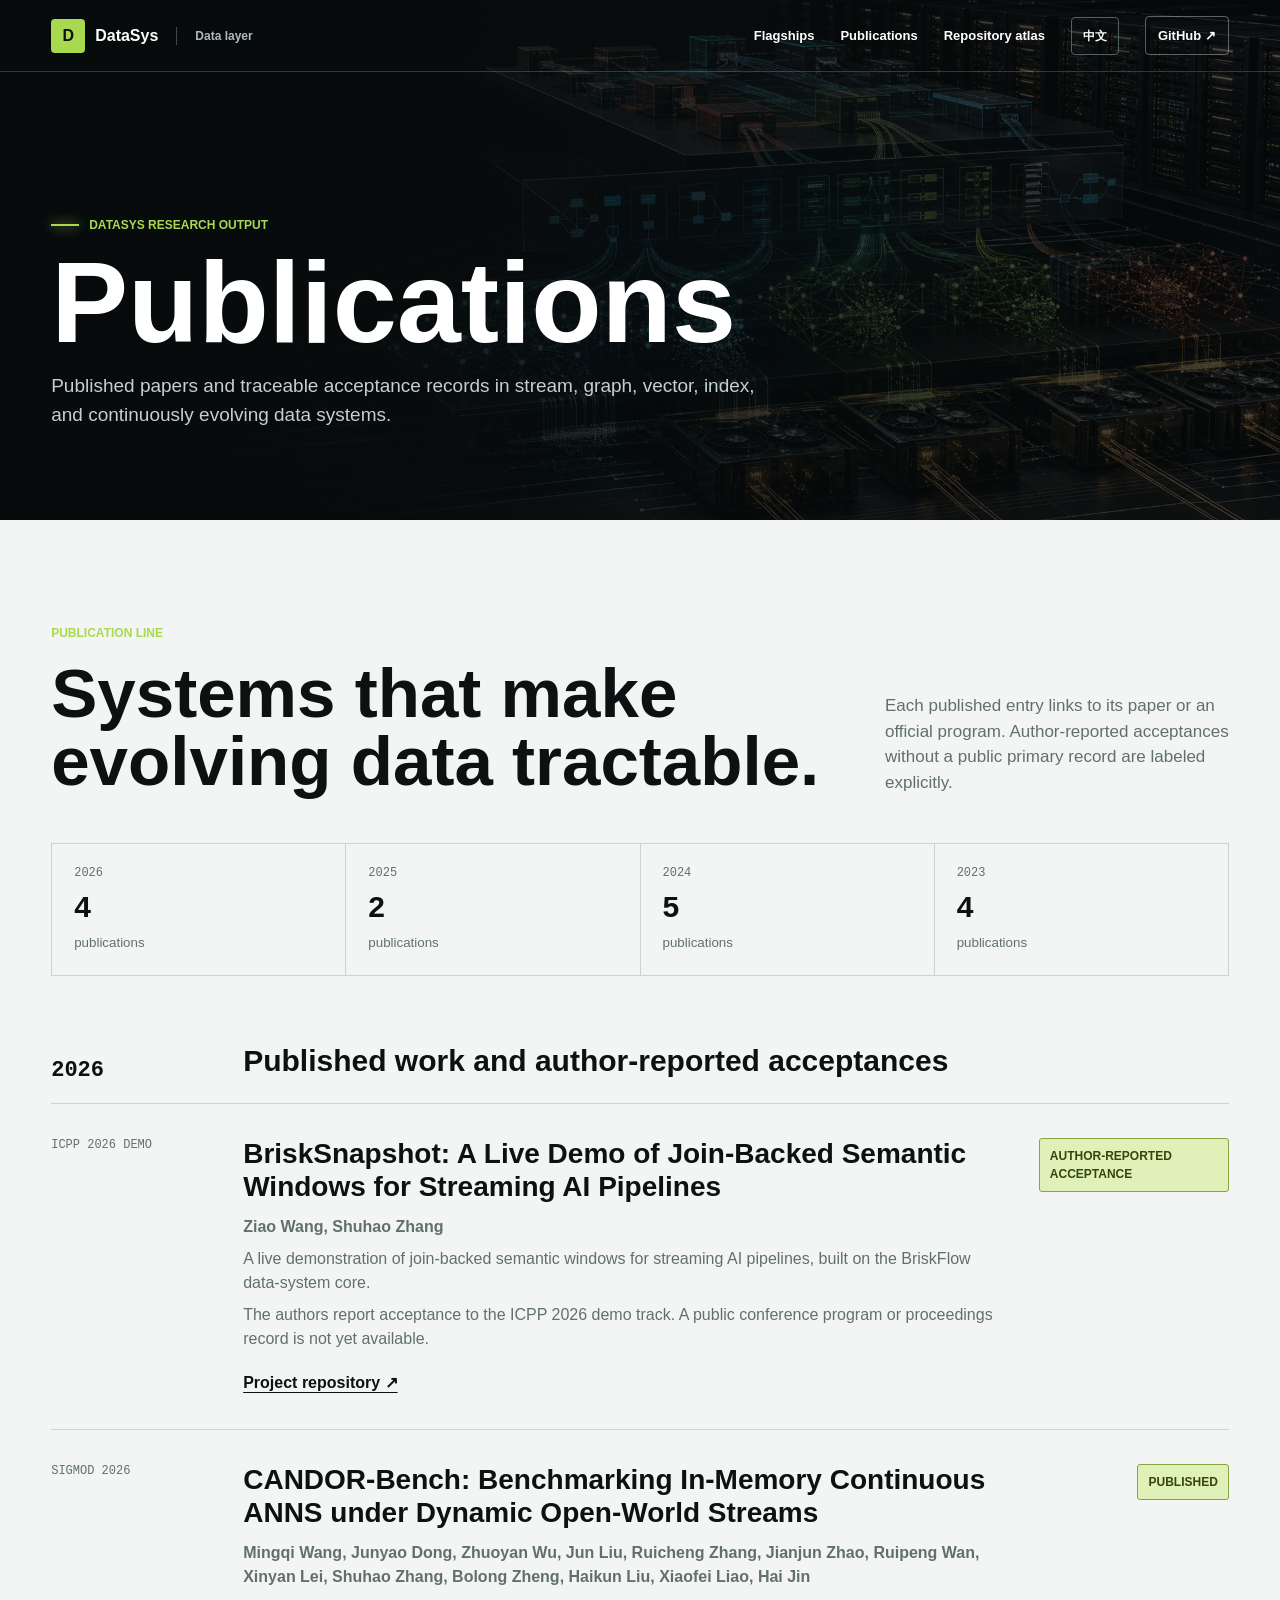
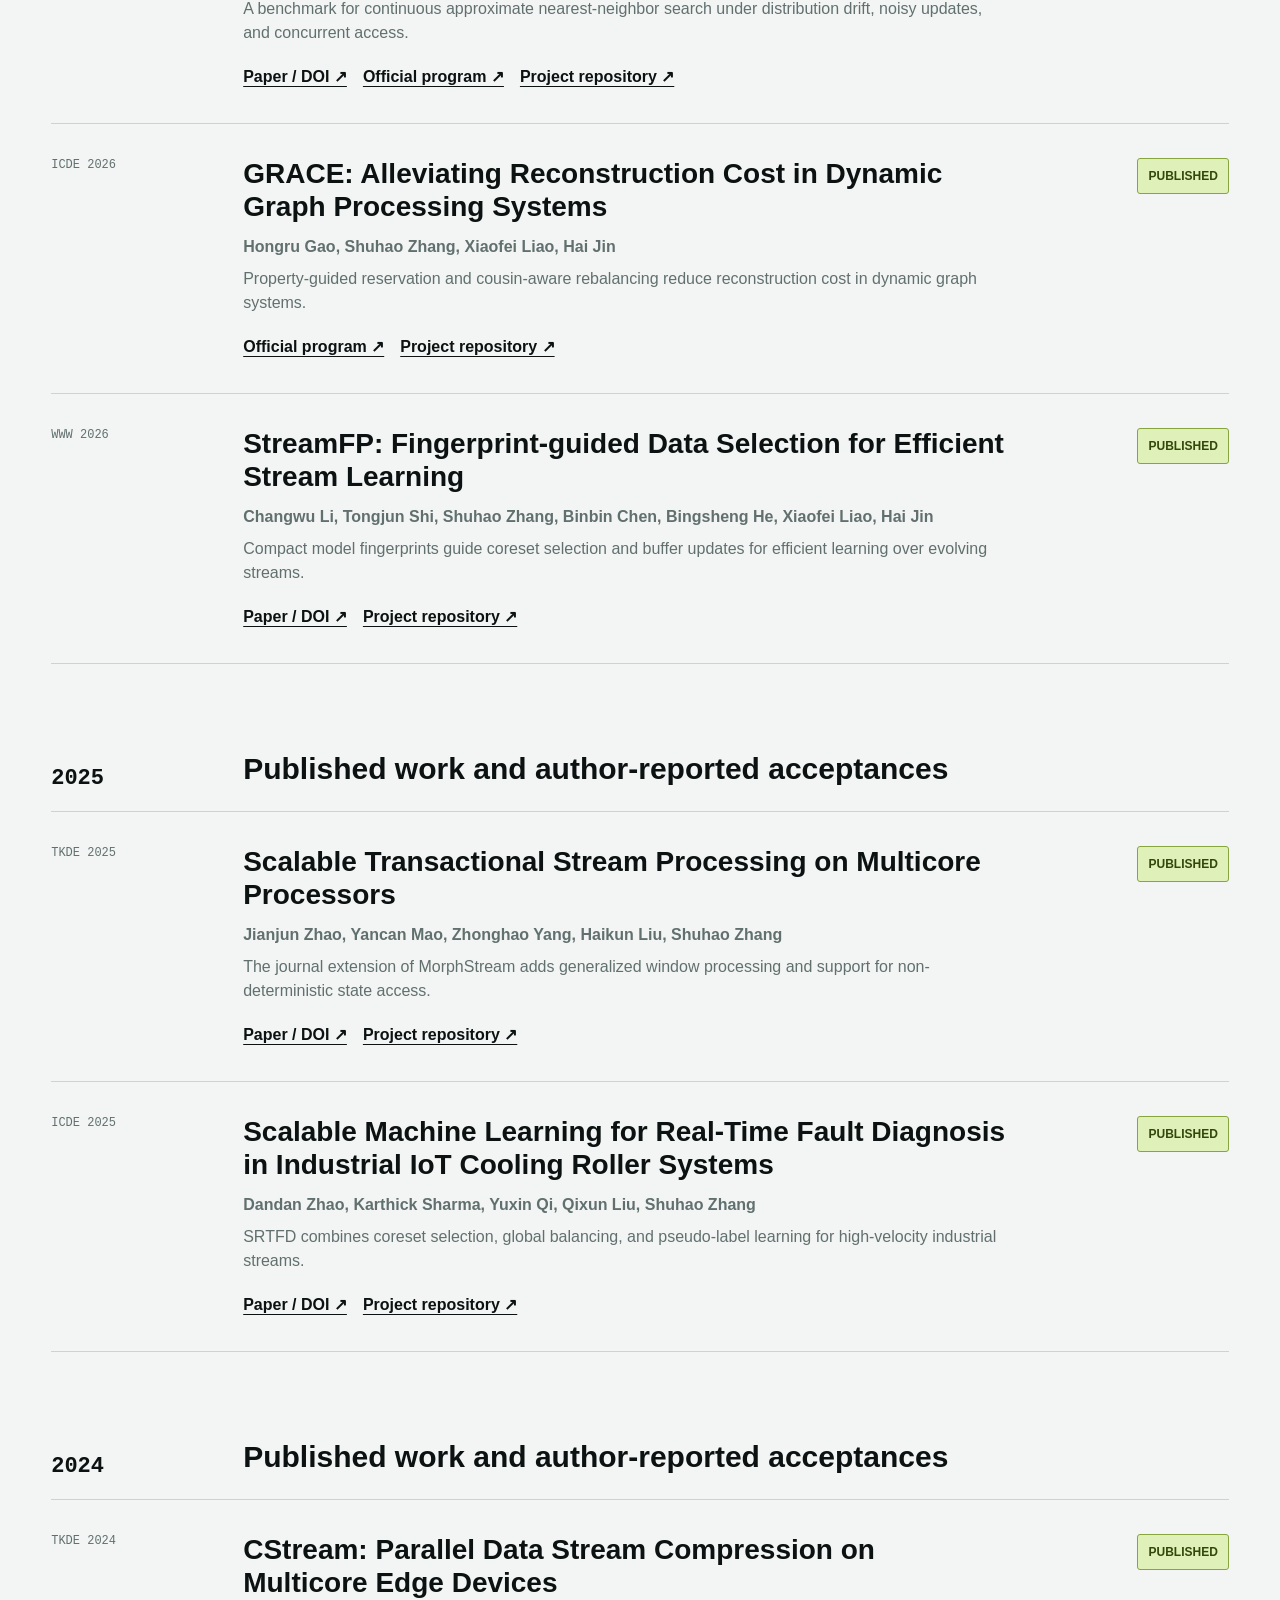
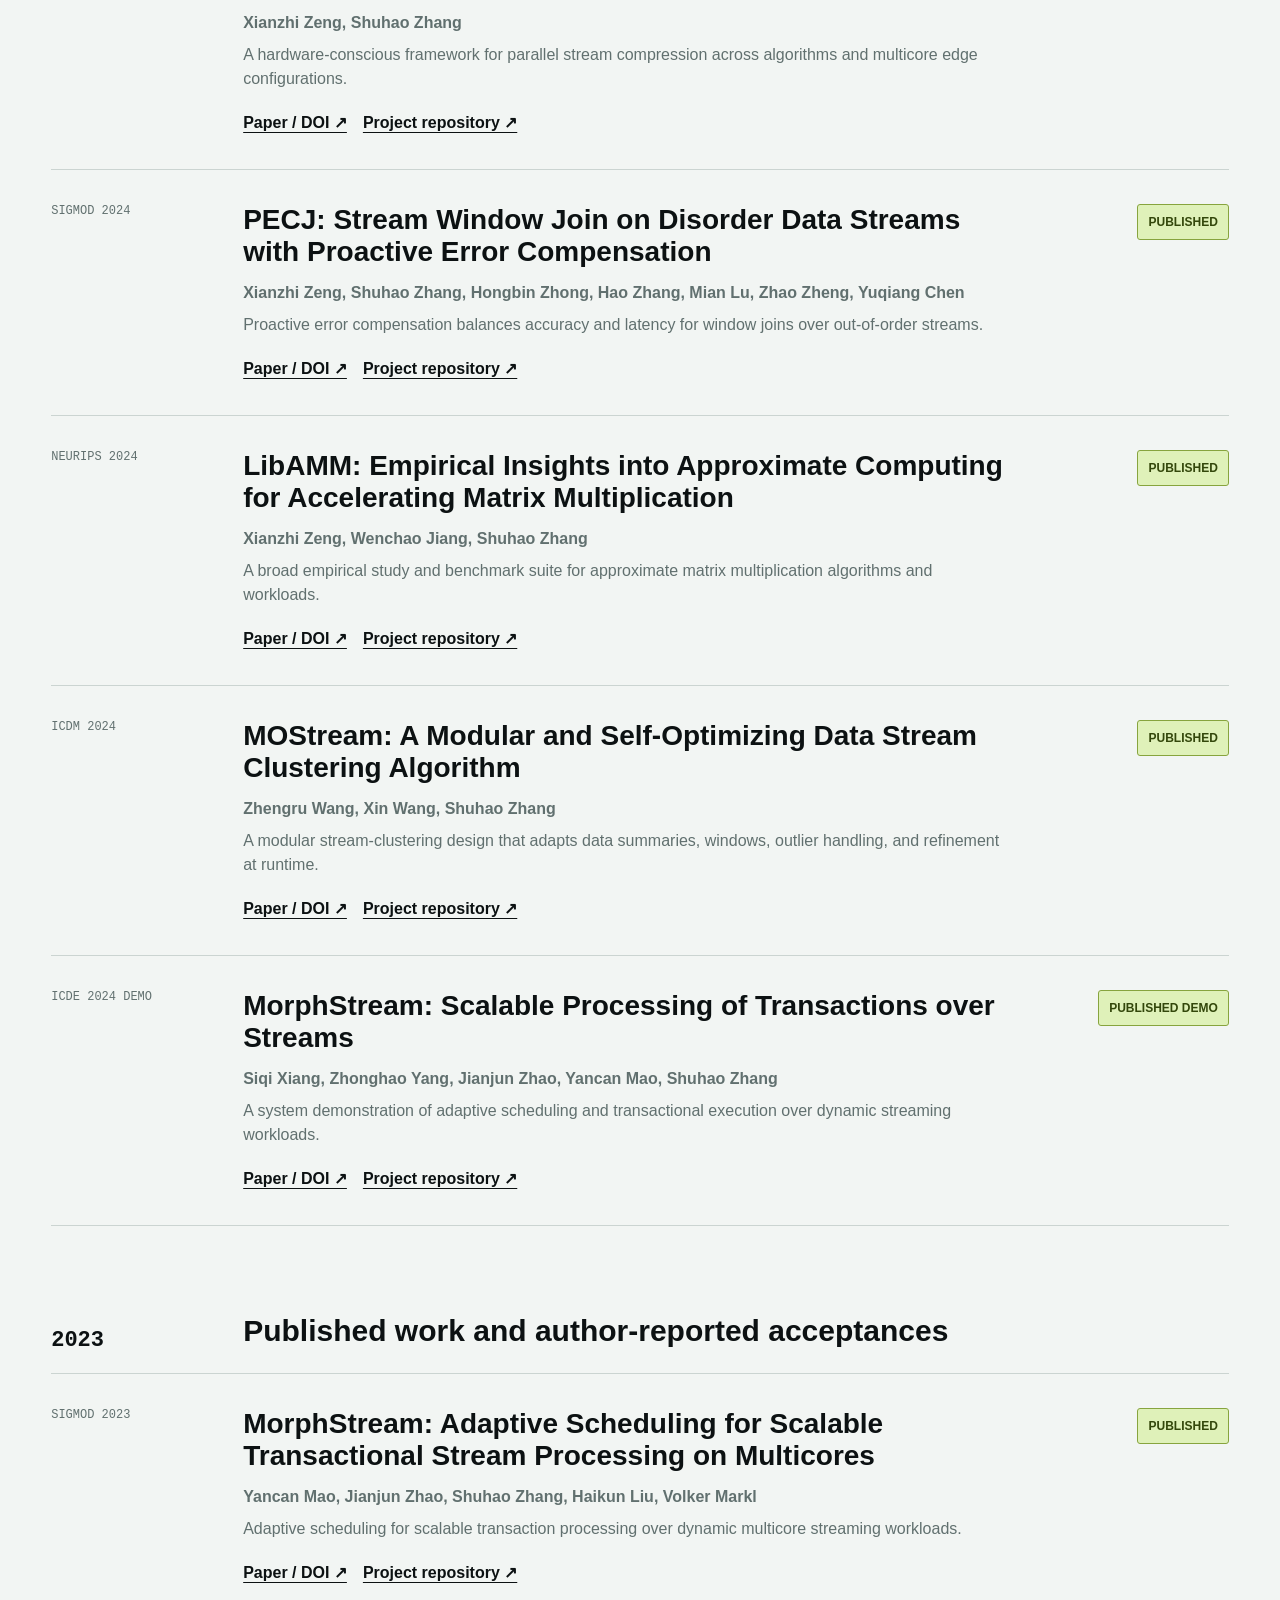
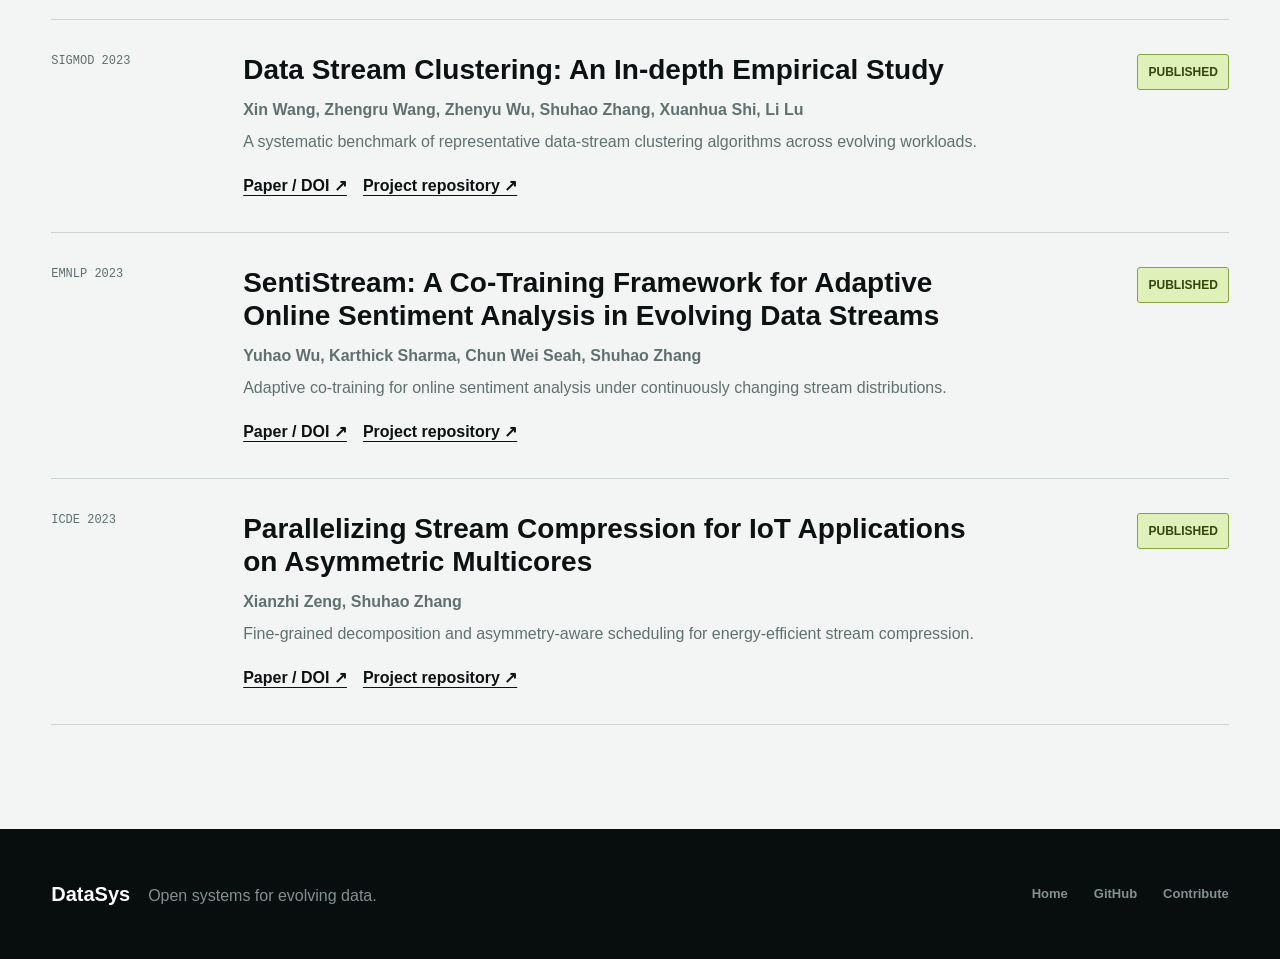
==== commit 2e55be01: "docs: add auditable publication evidence" ====
--- a/achievements.html
+++ b/achievements.html
@@ -3,12 +3,12 @@
 <head>
   <meta charset="utf-8">
   <meta name="viewport" content="width=device-width, initial-scale=1">
-  <meta name="description" content="Formally accepted and published DataSys papers and demonstrations.">
+  <meta name="description" content="Published DataSys papers, official acceptance records, and clearly labeled author-reported acceptances.">
   <meta property="og:url" content="https://datasys.sage.org.ai/achievements.html">
   <title>Publications | DataSys</title>
   <link rel="canonical" href="https://datasys.sage.org.ai/achievements.html">
   <link rel="icon" href="favicon.svg" type="image/svg+xml">
-  <link rel="stylesheet" href="styles.css?v=publication-timeline-20260723">
+  <link rel="stylesheet" href="styles.css?v=mobile-navigation-20260723">
 </head>
 <body class="portal portal-datasys">
   <header class="site-header">
@@ -25,13 +25,19 @@
       <a class="nav-action" href="https://github.com/DataSysResearch">GitHub <span aria-hidden="true">↗</span></a>
     </nav>
   </header>
+  <nav class="mobile-nav" aria-label="Mobile navigation">
+    <a href="./index.html" data-en="Home" data-zh="首页">Home</a>
+    <a href="./index.html#flagships" data-en="Flagships" data-zh="旗舰项目">Flagships</a>
+    <a class="active" href="./achievements.html" data-en="Publications" data-zh="发表成果">Publications</a>
+    <a href="https://github.com/DataSysResearch">GitHub <span aria-hidden="true">↗</span></a>
+  </nav>
 
   <main>
     <section class="page-hero">
       <div class="page-hero-copy">
         <p class="signal"><span></span> <span data-en="DataSys research output" data-zh="DataSys 研究成果">DataSys research output</span></p>
         <h1 data-en="Publications" data-zh="发表成果">Publications</h1>
-        <p data-en="Formally accepted papers and demonstrations in stream, graph, vector, index, and continuously evolving data systems." data-zh="面向流、动态图、向量索引与持续演化数据系统的正式发表论文和已接收演示成果。">Formally accepted papers and demonstrations in stream, graph, vector, index, and continuously evolving data systems.</p>
+        <p data-en="Published papers and traceable acceptance records in stream, graph, vector, index, and continuously evolving data systems." data-zh="面向流、动态图、向量索引与持续演化数据系统的正式论文和可追溯接收记录。">Published papers and traceable acceptance records in stream, graph, vector, index, and continuously evolving data systems.</p>
       </div>
     </section>
 
@@ -41,7 +47,7 @@
           <p class="eyebrow" data-en="Publication line" data-zh="成果发布线">Publication line</p>
           <h2 data-en="Systems that make evolving data tractable." data-zh="让持续演化的数据可管理、可查询、可复现。">Systems that make evolving data tractable.</h2>
         </div>
-        <p data-en="Only formally accepted or published work appears here. Repository links point to the corresponding maintained DataSys project." data-zh="本页只展示已正式接收或发表的成果；仓库链接指向对应的 DataSys 维护项目。">Only formally accepted or published work appears here. Repository links point to the corresponding maintained DataSys project.</p>
+        <p data-en="Each published entry links to its paper or an official program. Author-reported acceptances without a public primary record are labeled explicitly." data-zh="正式成果均链接论文或会议官方议程；尚无公开一手记录的作者报告接收状态会被明确标注。">Each published entry links to its paper or an official program. Author-reported acceptances without a public primary record are labeled explicitly.</p>
       </div>
       <div id="publication-release-line" class="publication-release-line" aria-label="Publication timeline"></div>
       <div id="publication-years" class="publication-years"></div>
@@ -52,6 +58,6 @@
     <div><strong>DataSys</strong><span data-en="Open systems for evolving data." data-zh="面向持续演化数据的开放系统。">Open systems for evolving data.</span></div>
     <nav aria-label="Footer navigation"><a href="./index.html" data-en="Home" data-zh="首页">Home</a><a href="https://github.com/DataSysResearch">GitHub</a><a href="https://github.com/DataSysResearch/.github/blob/main/CONTRIBUTING.md" data-en="Contribute" data-zh="参与贡献">Contribute</a></nav>
   </footer>
-  <script src="achievements.js?v=published-only-20260723"></script>
+  <script src="achievements.js?v=publication-evidence-20260723"></script>
 </body>
 </html>
--- a/styles.css
+++ b/styles.css
@@ -39,6 +39,7 @@
 .site-header nav a, footer nav a { color: inherit; font-size: 13px; font-weight: 700; text-decoration: none; }
 .site-header nav a:hover, .site-header nav a:focus-visible { color: var(--green); }
 .nav-action { padding: 9px 12px; border: 1px solid rgba(255,255,255,.35); border-radius: 4px; }
+.mobile-nav { display: none; }
 
 .hero { position: relative; min-height: min(820px, 88svh); padding: 140px max(4vw, calc((100vw - var(--max)) / 2)) 54px; display: grid; align-items: end; overflow: hidden; color: var(--white); background: var(--ink); }
 .hero-media { position: absolute; inset: 0; width: 100%; height: 100%; object-fit: cover; object-position: center; }
@@ -165,6 +166,40 @@
 
 @media (max-width: 1000px) {
   .site-header nav a:not(.nav-action) { display: none; }
+  .site-header .nav-action { display: none; }
+  .mobile-nav {
+    position: absolute;
+    z-index: 19;
+    top: 72px;
+    left: 0;
+    right: 0;
+    min-height: 48px;
+    padding: 0 max(4vw, 16px);
+    display: grid;
+    grid-template-columns: repeat(4, minmax(0, 1fr));
+    color: #aebdbc;
+    background: rgba(7,11,12,.94);
+    border-bottom: 1px solid rgba(255,255,255,.18);
+    backdrop-filter: blur(14px);
+  }
+  .mobile-nav a {
+    min-width: 0;
+    min-height: 48px;
+    display: flex;
+    align-items: center;
+    justify-content: center;
+    gap: 4px;
+    color: inherit;
+    border-bottom: 2px solid transparent;
+    font-size: 12px;
+    font-weight: 800;
+    text-decoration: none;
+    white-space: nowrap;
+  }
+  .mobile-nav a:hover, .mobile-nav a:focus-visible, .mobile-nav .active {
+    color: var(--white);
+    border-bottom-color: var(--green);
+  }
   .hero-metrics { position: relative; right: auto; bottom: auto; margin-top: 46px; }
   .hero { align-content: end; }
   .scope-rail { grid-template-columns: repeat(3,minmax(0,1fr)); }
@@ -175,6 +210,7 @@
 
 @media (max-width: 680px) {
   .site-header { min-height: 64px; }
+  .mobile-nav { top: 64px; }
   .brand small { display: none; }
   .hero { min-height: 820px; padding-top: 112px; }
   .hero-media { object-position: 62% center; }
@@ -206,6 +242,7 @@
   .achievement-copy h3 { font-size: 23px; overflow-wrap: anywhere; }
   footer { align-items: flex-start; flex-direction: column; }
   footer > div { align-items: flex-start; flex-direction: column; gap: 4px; }
+  footer nav { flex-wrap: wrap; gap: 14px 20px; }
 }
 
 @media (prefers-reduced-motion: reduce) { html { scroll-behavior: auto; } }
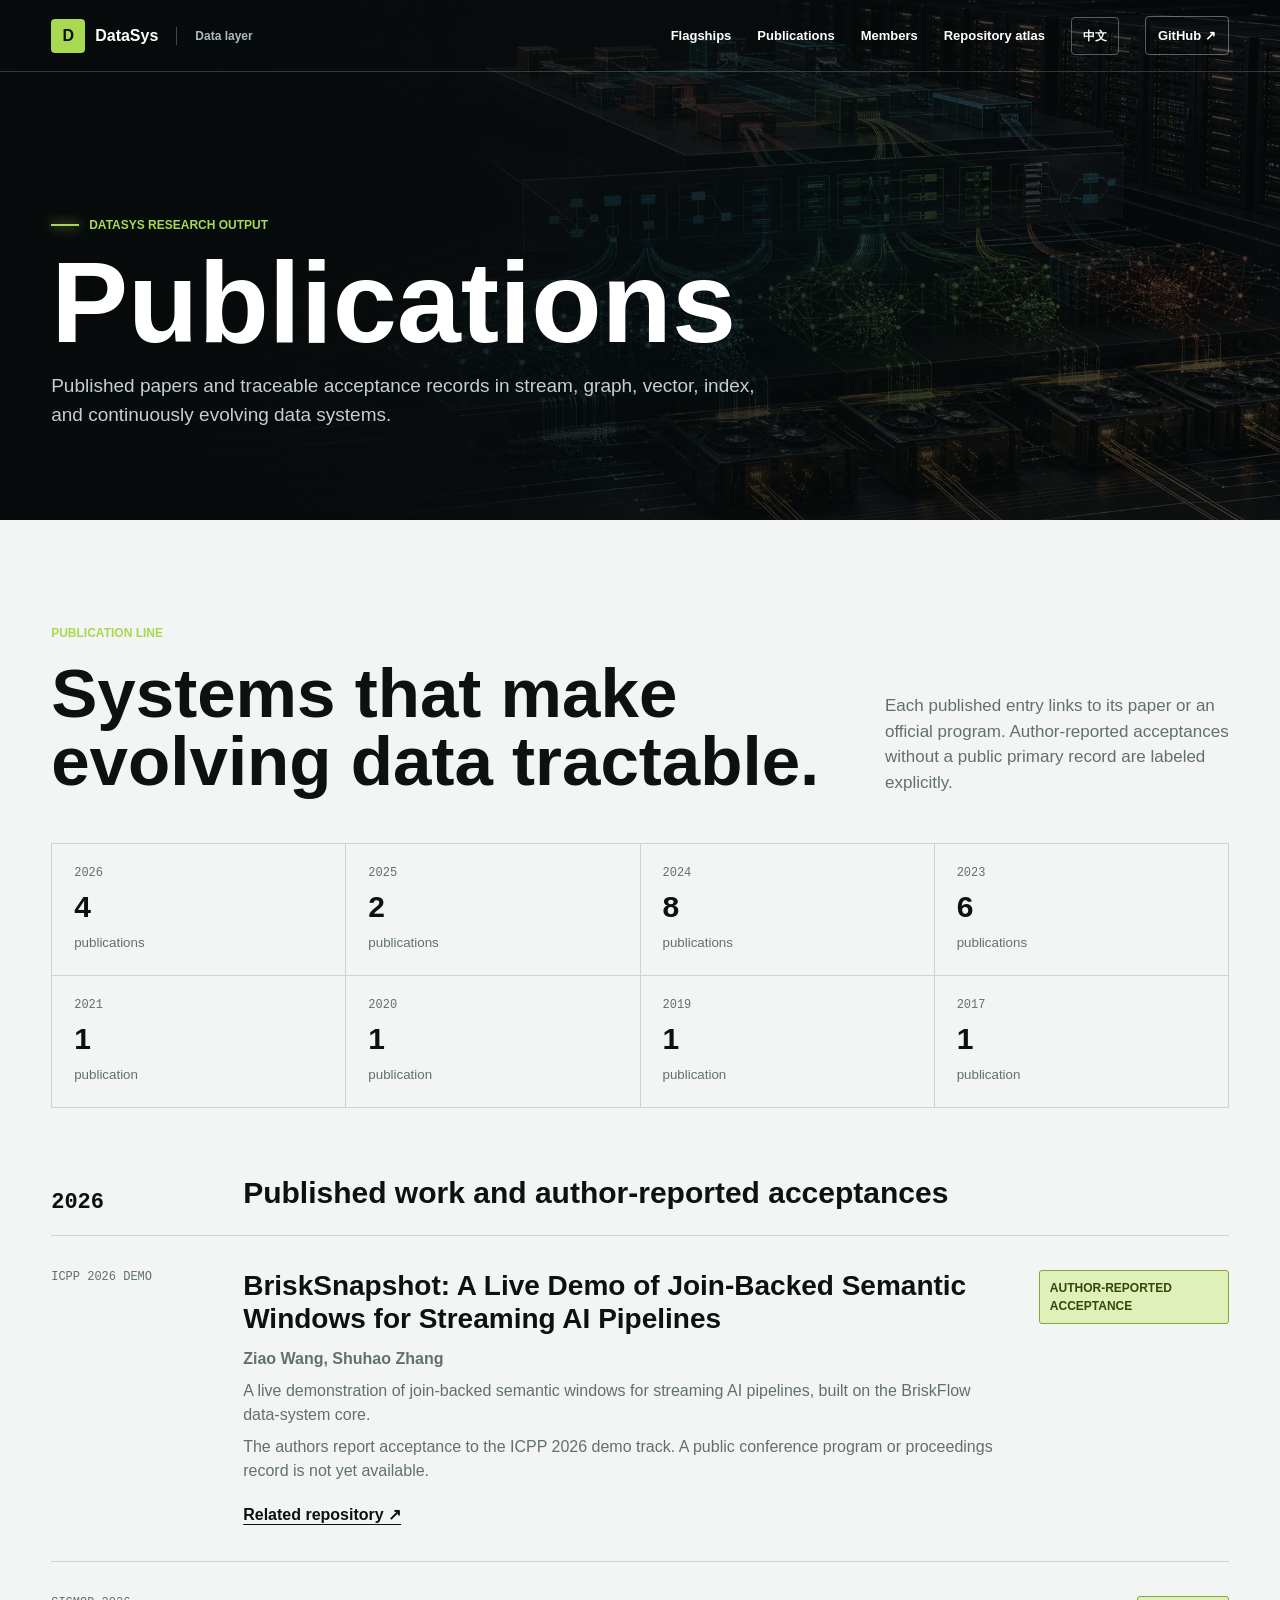
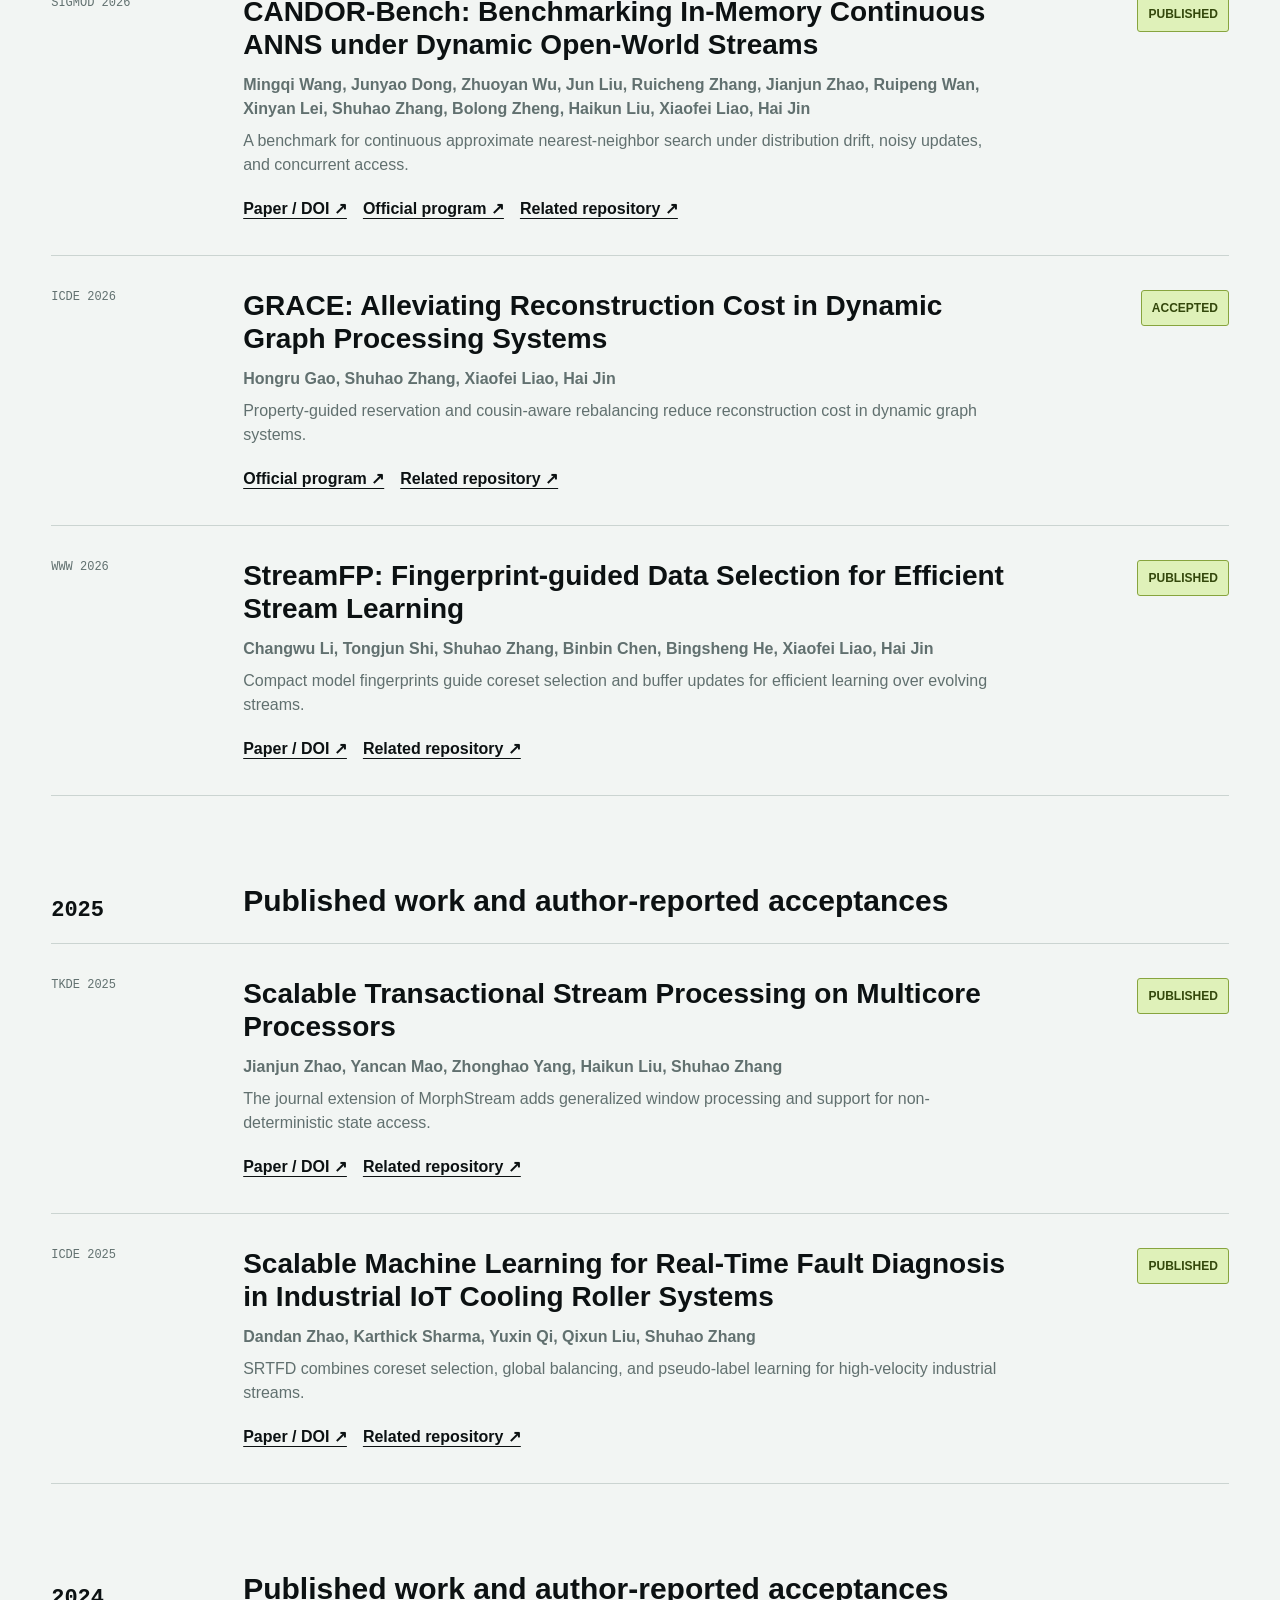
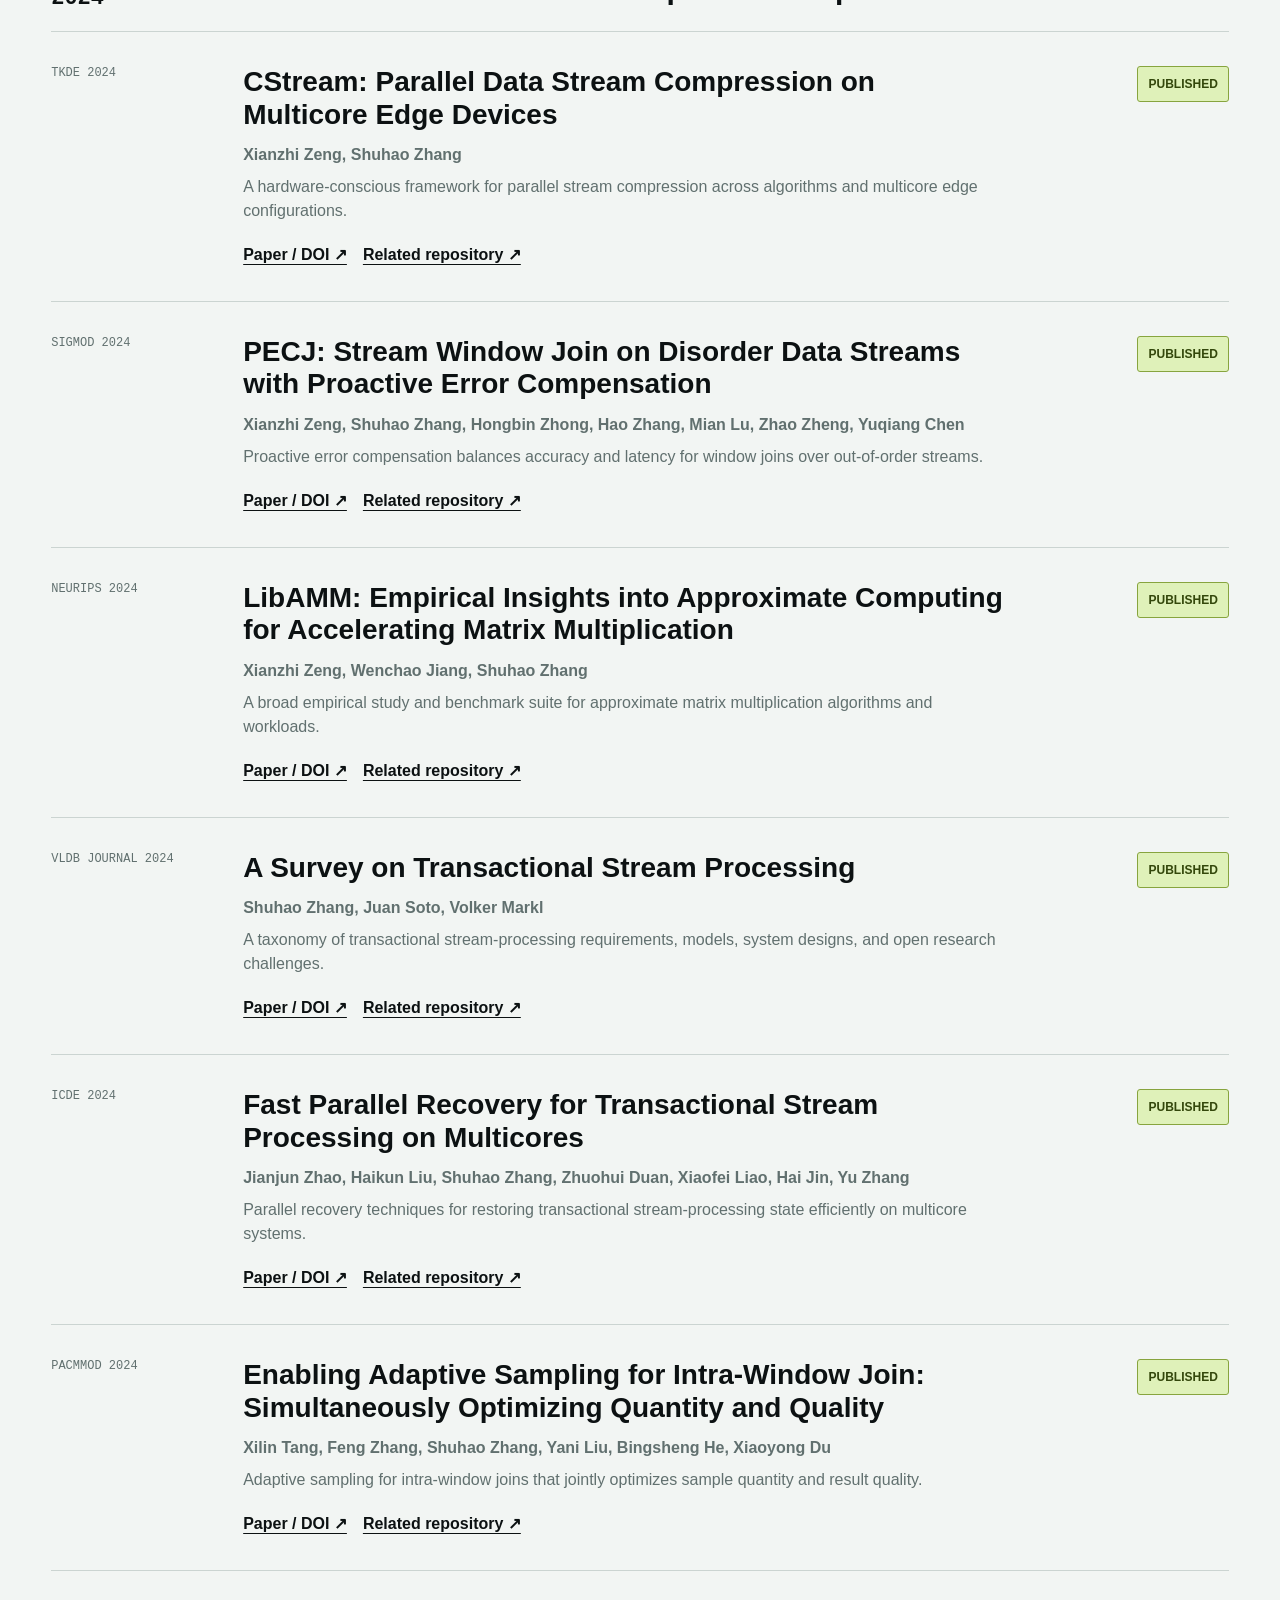
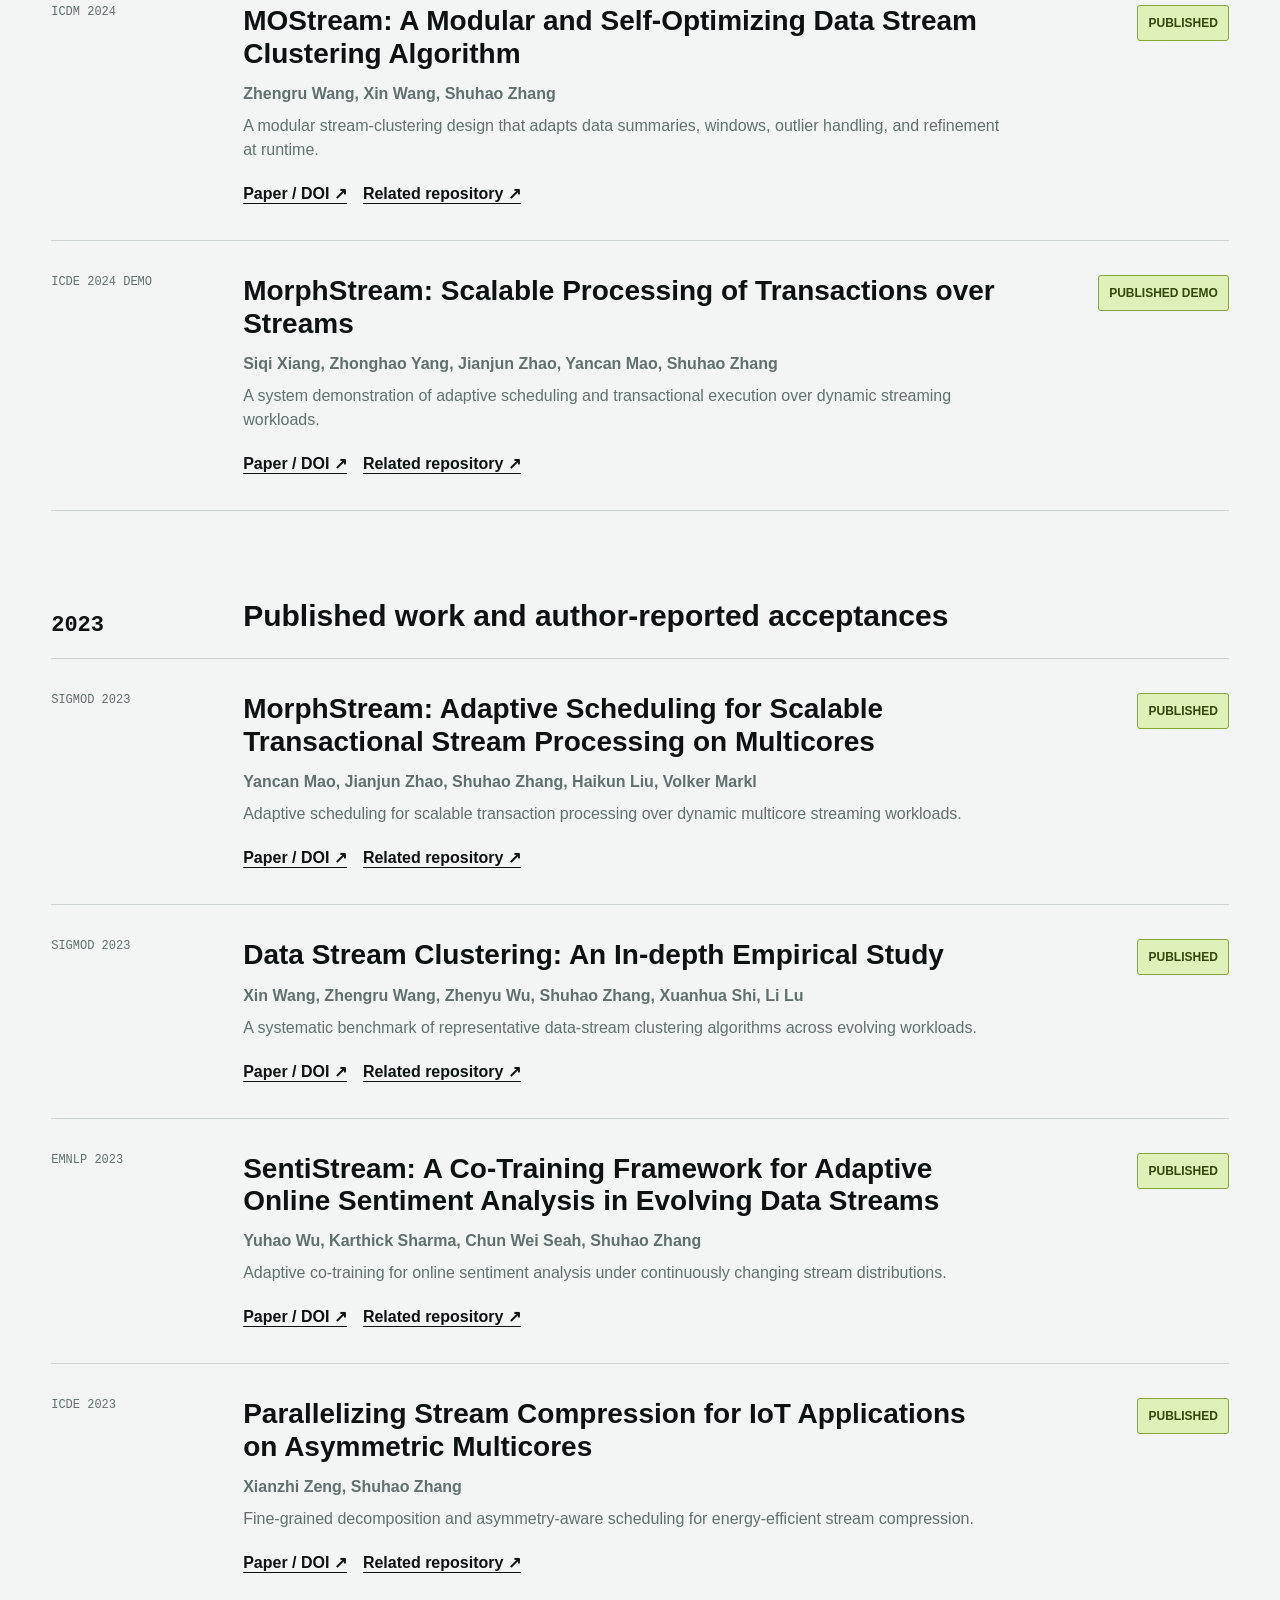
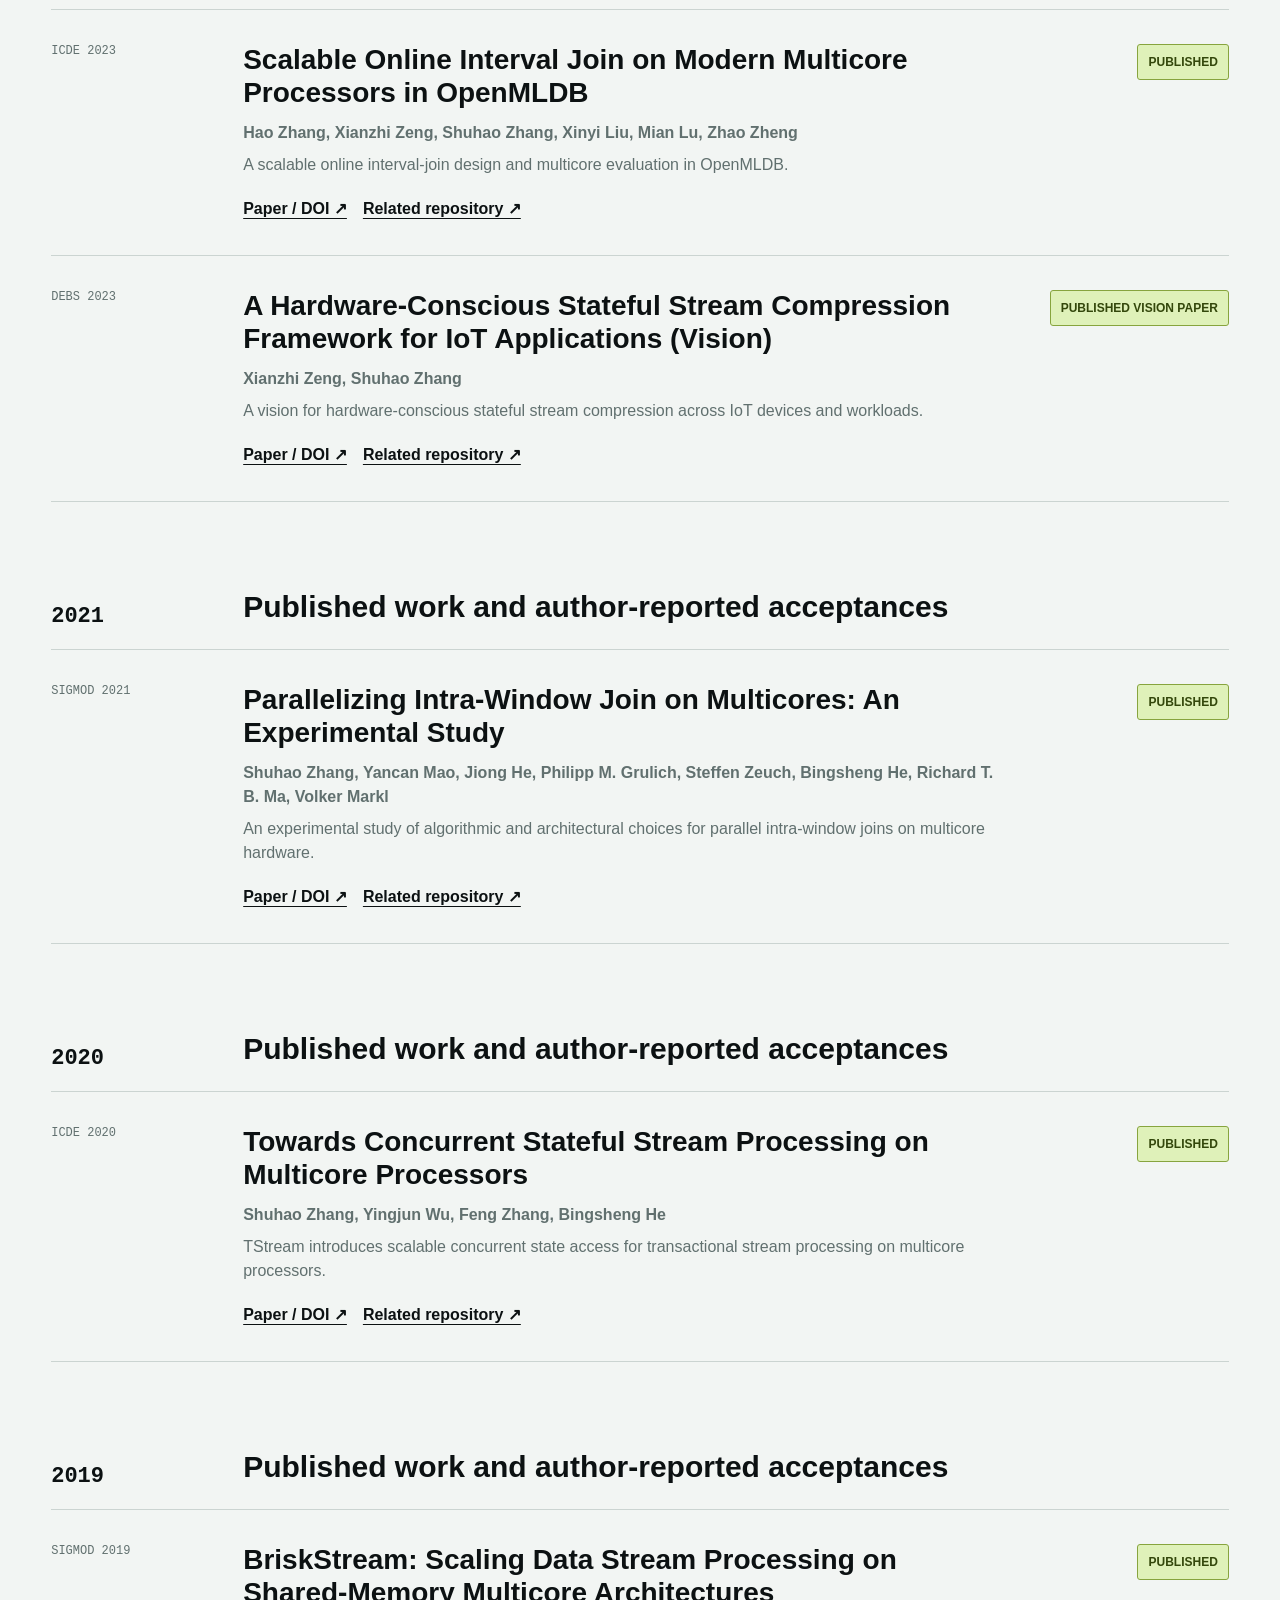
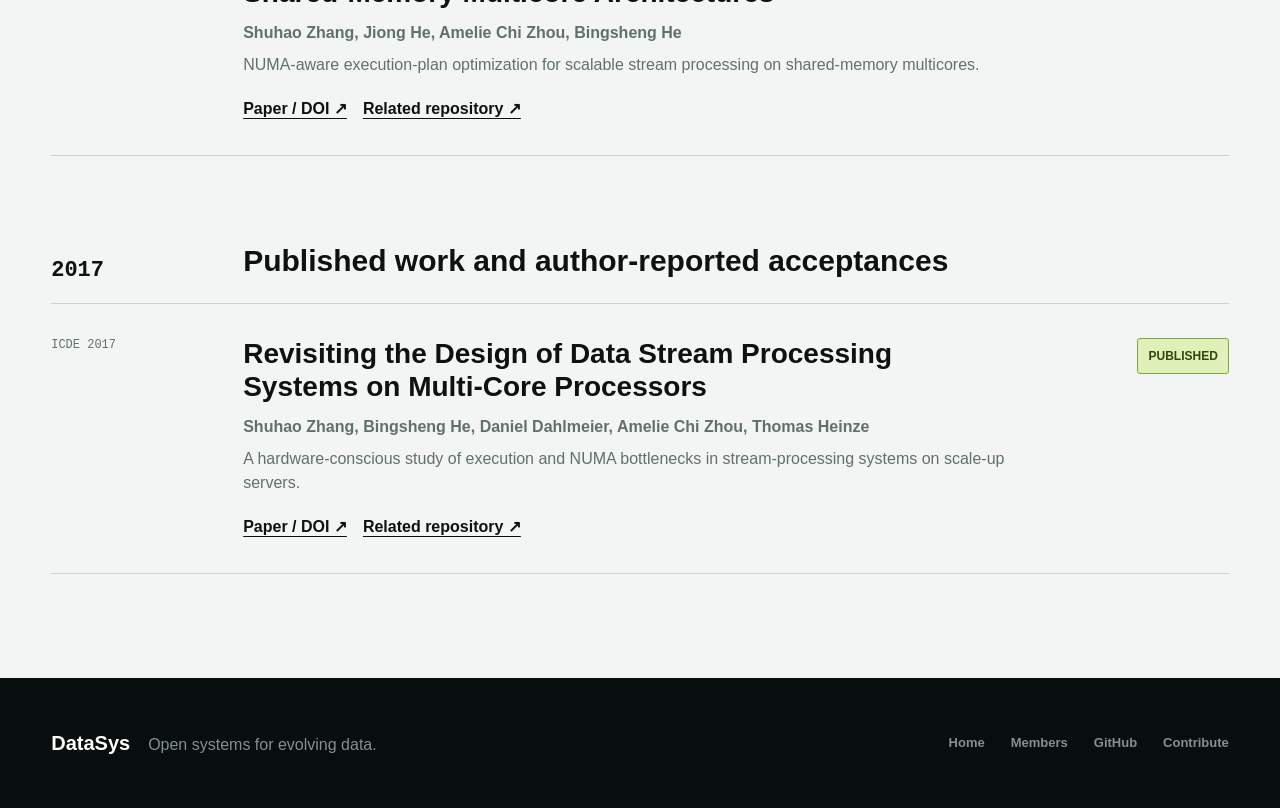
==== commit 4ac79350: "Add DataSys members directory" ====
--- a/achievements.html
+++ b/achievements.html
@@ -20,6 +20,7 @@
     <nav aria-label="Primary navigation">
       <a href="./index.html#flagships" data-en="Flagships" data-zh="旗舰项目">Flagships</a>
       <a href="./achievements.html" aria-current="page" data-en="Publications" data-zh="发表成果">Publications</a>
+      <a href="./members.html" data-en="Members" data-zh="成员">Members</a>
       <a href="./index.html#directory" data-en="Repository atlas" data-zh="仓库图谱">Repository atlas</a>
       <button id="language-toggle" class="language-toggle" type="button" aria-label="切换为中文">中文</button>
       <a class="nav-action" href="https://github.com/DataSysResearch">GitHub <span aria-hidden="true">↗</span></a>
@@ -28,7 +29,8 @@
   <nav class="mobile-nav" aria-label="Mobile navigation">
     <a href="./index.html" data-en="Home" data-zh="首页">Home</a>
     <a href="./index.html#flagships" data-en="Flagships" data-zh="旗舰项目">Flagships</a>
-    <a class="active" href="./achievements.html" data-en="Publications" data-zh="发表成果">Publications</a>
+    <a class="active" href="./achievements.html" data-en="Papers" data-zh="论文">Papers</a>
+    <a href="./members.html" data-en="Members" data-zh="成员">Members</a>
     <a href="https://github.com/DataSysResearch">GitHub <span aria-hidden="true">↗</span></a>
   </nav>
 
@@ -56,7 +58,7 @@
 
   <footer>
     <div><strong>DataSys</strong><span data-en="Open systems for evolving data." data-zh="面向持续演化数据的开放系统。">Open systems for evolving data.</span></div>
-    <nav aria-label="Footer navigation"><a href="./index.html" data-en="Home" data-zh="首页">Home</a><a href="https://github.com/DataSysResearch">GitHub</a><a href="https://github.com/DataSysResearch/.github/blob/main/CONTRIBUTING.md" data-en="Contribute" data-zh="参与贡献">Contribute</a></nav>
+    <nav aria-label="Footer navigation"><a href="./index.html" data-en="Home" data-zh="首页">Home</a><a href="./members.html" data-en="Members" data-zh="成员">Members</a><a href="https://github.com/DataSysResearch">GitHub</a><a href="https://github.com/DataSysResearch/.github/blob/main/CONTRIBUTING.md" data-en="Contribute" data-zh="参与贡献">Contribute</a></nav>
   </footer>
   <script src="achievements.js?v=publication-evidence-20260723"></script>
 </body>
--- a/styles.css
+++ b/styles.css
@@ -42,8 +42,17 @@
 .mobile-nav { display: none; }
 
 .hero { position: relative; min-height: min(820px, 88svh); padding: 140px max(4vw, calc((100vw - var(--max)) / 2)) 54px; display: grid; align-items: end; overflow: hidden; color: var(--white); background: var(--ink); }
-.hero-media { position: absolute; inset: 0; width: 100%; height: 100%; object-fit: cover; object-position: center; }
-.hero-shade { position: absolute; inset: 0; background: linear-gradient(90deg, rgba(7,11,12,.98) 0%, rgba(7,11,12,.82) 34%, rgba(7,11,12,.16) 72%, rgba(7,11,12,.42) 100%); }
+.hero::before { content: ""; position: absolute; inset: 0; background: radial-gradient(circle at 82% 38%, #24362a 0, #12201b 30%, var(--ink) 68%); }
+.dataflow-visual { position: absolute; inset: 0 0 0 34%; opacity: .92; }
+.dataflow-visual svg { width: 100%; height: 100%; }
+.dataflow-grid path { fill: none; stroke: #83a38f; stroke-width: 1; opacity: .1; }
+.dataflow-stream { fill: none; stroke-width: 2.5; filter: drop-shadow(0 0 7px rgba(168,217,81,.24)); }
+.dataflow-stream.stream-b { opacity: .76; }
+.dataflow-stream.stream-c path { stroke: #587a68; opacity: .56; stroke-dasharray: 4 11; }
+.dataflow-pulses circle, .dataflow-pulses rect { fill: var(--green); stroke: rgba(168,217,81,.22); stroke-width: 13; }
+.dataflow-pulses rect { fill: var(--cyan); stroke: rgba(57,198,202,.2); }
+.dataflow-labels { fill: #bbcbc1; font: 700 12px ui-monospace, SFMono-Regular, Menlo, monospace; letter-spacing: 1.2px; }
+.hero-shade { position: absolute; inset: 0; background: linear-gradient(90deg, rgba(7,11,12,.99) 0%, rgba(7,11,12,.9) 38%, rgba(7,11,12,.2) 73%, rgba(7,11,12,.38) 100%); }
 .hero-copy { position: relative; z-index: 2; max-width: 760px; }
 .signal, .eyebrow { margin: 0 0 18px; color: var(--green); font-size: 12px; font-weight: 850; text-transform: uppercase; }
 .signal { display: flex; align-items: center; gap: 10px; }
@@ -163,6 +172,11 @@
 footer > div { display: flex; align-items: baseline; gap: 18px; }
 footer strong { font-size: 20px; }
 footer span, footer nav { color: #82918f; }
+.members-page-hero { position: relative; min-height: 470px; padding: 140px max(4vw, calc((100vw - var(--max)) / 2)) 58px; display: grid; align-items: end; overflow: hidden; color: var(--white); background: radial-gradient(circle at 82% 36%, #223b29 0, #122019 34%, var(--ink) 70%); }
+.members-page-hero::before { content: ""; position: absolute; inset: 0; opacity: .18; background-image: linear-gradient(#7da18826 1px, transparent 1px), linear-gradient(90deg, #7da18826 1px, transparent 1px); background-size: 70px 70px; }
+.members-page-copy { position: relative; z-index: 1; max-width: 960px; }.members-page-hero h1 { margin: 0; color: var(--white); font-size: clamp(68px, 9vw, 128px); line-height: .84; }.members-page-hero .members-page-copy>p:last-child { max-width: 780px; margin: 26px 0 0; color: #bccac1; font-size: 18px; }
+.member-directory { padding: 86px max(4vw, calc((100vw - var(--max)) / 2)) 110px; background: var(--paper); }.member-directory-head { margin-bottom: 35px; display: grid; grid-template-columns: minmax(0,1fr) minmax(260px,430px); gap: 42px; align-items: end; }.member-directory-head h2 { margin: 0; font-size: clamp(40px,5vw,70px); line-height: .96; }.member-directory-head>div>p:last-child { max-width: 760px; color: var(--muted); }.member-search { width: 100%; min-height: 48px; padding: 11px 14px; border: 1px solid var(--line); border-radius: 3px; color: var(--ink); background: var(--white); }.member-status { margin: 0 0 15px; color: var(--muted); font: 11px ui-monospace, SFMono-Regular, Menlo, monospace; text-transform: uppercase; }
+.member-grid { display: grid; grid-template-columns: repeat(3,minmax(0,1fr)); border-top: 1px solid var(--line); border-left: 1px solid var(--line); }.member-card { min-width: 0; min-height: 330px; padding: 24px; display: flex; flex-direction: column; border-right: 1px solid var(--line); border-bottom: 1px solid var(--line); background: var(--white); }.member-card:hover { background: #edf3ee; box-shadow: inset 0 4px var(--green); }.member-avatar { width: 72px; height: 72px; border-radius: 4px; object-fit: cover; background: #d7e2da; }.member-identity { margin-top: 24px; }.member-label { color: #527616; font: 10px ui-monospace, SFMono-Regular, Menlo, monospace; text-transform: uppercase; }.member-identity h2 { margin: 7px 0 2px; font-size: 21px; line-height: 1.08; overflow-wrap: anywhere; }.member-login { margin: 0; color: var(--muted); font-size: 12px; overflow-wrap: anywhere; }.member-bio { margin: 18px 0; color: var(--muted); font-size: 13px; }.member-meta { margin-top: auto; display: flex; align-items: end; justify-content: space-between; gap: 14px; color: var(--muted); font-size: 11px; }.member-meta a { color: var(--ink); font-weight: 800; text-decoration: none; }.member-meta a:hover { color: #527616; }.member-empty { padding: 30px; border: 1px solid var(--line); color: var(--muted); background: var(--white); }.visually-hidden { position: absolute; width: 1px; height: 1px; padding: 0; margin: -1px; overflow: hidden; clip: rect(0,0,0,0); white-space: nowrap; border: 0; }
 
 @media (max-width: 1000px) {
   .site-header nav a:not(.nav-action) { display: none; }
@@ -176,7 +190,7 @@
     min-height: 48px;
     padding: 0 max(4vw, 16px);
     display: grid;
-    grid-template-columns: repeat(4, minmax(0, 1fr));
+    grid-template-columns: repeat(5, minmax(0, 1fr));
     color: #aebdbc;
     background: rgba(7,11,12,.94);
     border-bottom: 1px solid rgba(255,255,255,.18);
@@ -206,6 +220,7 @@
   .flagship-grid { grid-template-columns: repeat(2,minmax(0,1fr)); }
   .baseline-grid { grid-template-columns: repeat(2,minmax(0,1fr)); }
   .architecture { grid-template-columns: repeat(2,minmax(0,1fr)); }
+  .member-grid { grid-template-columns: repeat(2,minmax(0,1fr)); }
 }
 
 @media (max-width: 680px) {
@@ -213,7 +228,7 @@
   .mobile-nav { top: 64px; }
   .brand small { display: none; }
   .hero { min-height: 820px; padding-top: 112px; }
-  .hero-media { object-position: 62% center; }
+  .dataflow-visual { left: 19%; opacity: .52; }
   .hero-shade { background: rgba(7,11,12,.72); }
   h1 { font-size: 68px; }
   .page-hero-copy { width: auto; max-width: calc(100vw - 32px); min-width: 0; }
@@ -229,6 +244,7 @@
   .section-head { grid-template-columns: 1fr; gap: 22px; }
   .section-head h2 { font-size: 40px; }
   .flagship-grid, .baseline-grid, .architecture { grid-template-columns: 1fr; }
+  .members-page-hero { min-height: 430px; padding: 118px 16px 46px; }.members-page-hero h1 { font-size: 60px; }.members-page-hero .members-page-copy>p:last-child { font-size: 16px; }.member-directory { padding: 66px 16px 84px; }.member-directory-head { grid-template-columns: 1fr; gap: 22px; }.member-grid { grid-template-columns: 1fr; }.member-card { min-height: 290px; }
   .flagship { min-height: 330px; }
   .flagship-mark { margin-top: 38px; }
   .repo-row { min-height: 92px; grid-template-columns: 1fr auto; gap: 6px 12px; }
